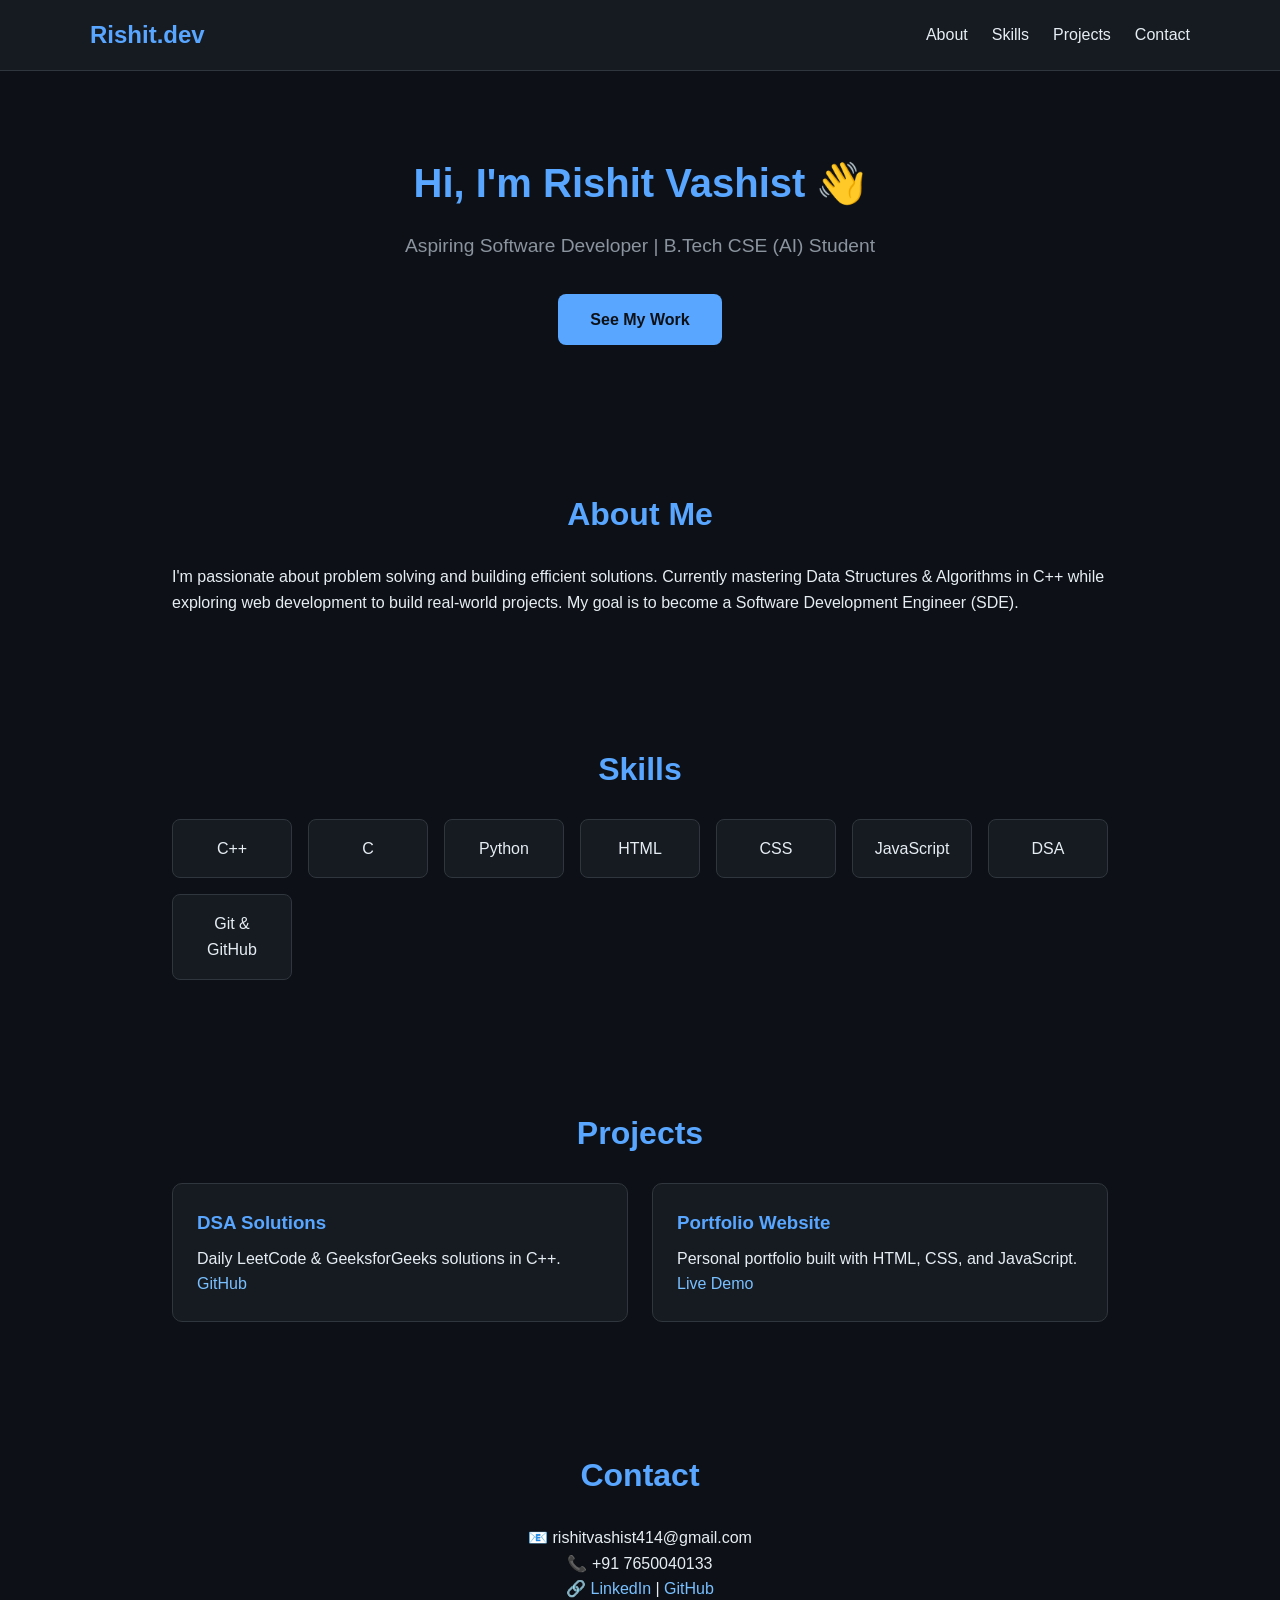
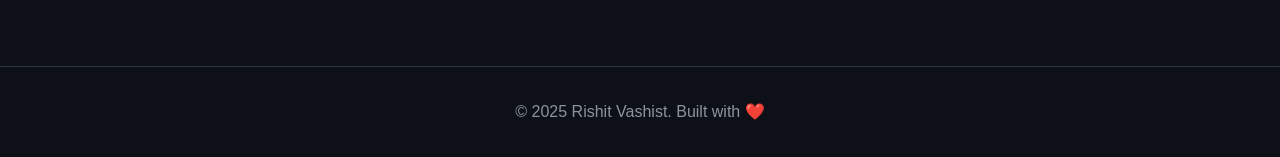
==== index.html @ b5c1fd46 "Initial portfolio commit" ====
<!DOCTYPE html>
<html lang="en">
<head>
  <meta charset="UTF-8">
  <meta name="viewport" content="width=device-width, initial-scale=1.0">
  <title>Rishit Vashist | Portfolio</title>
  <link rel="stylesheet" href="style.css">
</head>
<body>
  <header>
    <nav>
      <h1 class="logo">Rishit.dev</h1>
      <ul>
        <li><a href="#about">About</a></li>
        <li><a href="#skills">Skills</a></li>
        <li><a href="#projects">Projects</a></li>
        <li><a href="#contact">Contact</a></li>
      </ul>
    </nav>
  </header>

  <section class="hero">
    <h2>Hi, I'm <span>Rishit Vashist</span> 👋</h2>
    <p>Aspiring Software Developer | B.Tech CSE (AI) Student</p>
    <a href="#projects" class="btn">See My Work</a>
  </section>

  <section id="about">
    <h2>About Me</h2>
    <p>I'm passionate about problem solving and building efficient solutions. Currently mastering Data Structures & Algorithms in C++ while exploring web development to build real-world projects. My goal is to become a Software Development Engineer (SDE).</p>
  </section>

  <section id="skills">
    <h2>Skills</h2>
    <div class="skills-grid">
      <div class="skill">C++</div>
      <div class="skill">C</div>
      <div class="skill">Python</div>
      <div class="skill">HTML</div>
      <div class="skill">CSS</div>
      <div class="skill">JavaScript</div>
      <div class="skill">DSA</div>
      <div class="skill">Git & GitHub</div>
    </div>
  </section>

  <section id="projects">
    <h2>Projects</h2>
    <div class="projects-grid">
      <div class="project">
        <h3>DSA Solutions</h3>
        <p>Daily LeetCode & GeeksforGeeks solutions in C++.</p>
        <a href="https://github.com/RishitVashista">GitHub</a>
        
      </div>
      <div class="project">
        <h3>Portfolio Website</h3>
        <p>Personal portfolio built with HTML, CSS, and JavaScript.</p>
        <a href="#">Live Demo</a>
      </div>
    </div>
  </section>

  <section id="contact">
    <h2>Contact</h2>
    <p>📧 rishitvashist414@gmail.com</p>
    <p>📞 +91 7650040133</p>
    <p>
      🔗 <a href="https://www.linkedin.com/in/rishit-vashist-704410383">LinkedIn</a> | 
      <a href="https://github.com/RishitVashista">GitHub</a>
    </p>
  </section>

  <footer>
    <p>© 2025 Rishit Vashist. Built with ❤️</p>
  </footer>

  <script src="script.js"></script>
</body>
</html>
---- style.css ----
* { margin: 0; padding: 0; box-sizing: border-box; font-family: 'Segoe UI', sans-serif; }

body { background: #0d1117; color: #e6edf3; line-height: 1.6; }

/* Header */
header { position: sticky; top: 0; background: #161b22; padding: 1rem 2rem; z-index: 100; border-bottom: 1px solid #30363d; }
nav { display: flex; justify-content: space-between; align-items: center; max-width: 1100px; margin: auto; }
.logo { color: #58a6ff; }
nav ul { display: flex; gap: 1.5rem; list-style: none; }
nav a { color: #e6edf3; text-decoration: none; transition: 0.3s; }
nav a:hover { color: #58a6ff; }

/* Hero */
.hero { text-align: center; padding: 5rem 2rem; }
.hero h2 { font-size: 2.5rem; margin-bottom: 1rem; }
.hero h2 span { color: #58a6ff; }
.hero p { font-size: 1.2rem; color: #8b949e; margin-bottom: 2rem; }
.btn { display: inline-block; background: #58a6ff; color: #0d1117; padding: 0.8rem 2rem; border-radius: 8px; text-decoration: none; font-weight: 600; transition: 0.3s; }
.btn:hover { background: #79c0ff; transform: translateY(-2px); }

/* Sections */
section { max-width: 1000px; margin: auto; padding: 4rem 2rem; }
section h2 { font-size: 2rem; margin-bottom: 1.5rem; color: #58a6ff; text-align: center; }

/* Skills */
.skills-grid { display: grid; grid-template-columns: repeat(auto-fit, minmax(120px, 1fr)); gap: 1rem; }
.skill { background: #161b22; border: 1px solid #30363d; padding: 1rem; text-align: center; border-radius: 8px; transition: 0.3s; }
.skill:hover { border-color: #58a6ff; transform: translateY(-3px); }

/* Projects */
.projects-grid { display: grid; grid-template-columns: repeat(auto-fit, minmax(280px, 1fr)); gap: 1.5rem; }
.project { background: #161b22; border: 1px solid #30363d; padding: 1.5rem; border-radius: 10px; transition: 0.3s; }
.project:hover { border-color: #58a6ff; transform: translateY(-5px); }
.project h3 { color: #58a6ff; margin-bottom: 0.5rem; }
.project a { color: #79c0ff; text-decoration: none; margin-right: 1rem; }

/* Contact */
#contact { text-align: center; }
#contact a { color: #79c0ff; text-decoration: none; }

footer { text-align: center; padding: 2rem; color: #8b949e; border-top: 1px solid #30363d; }
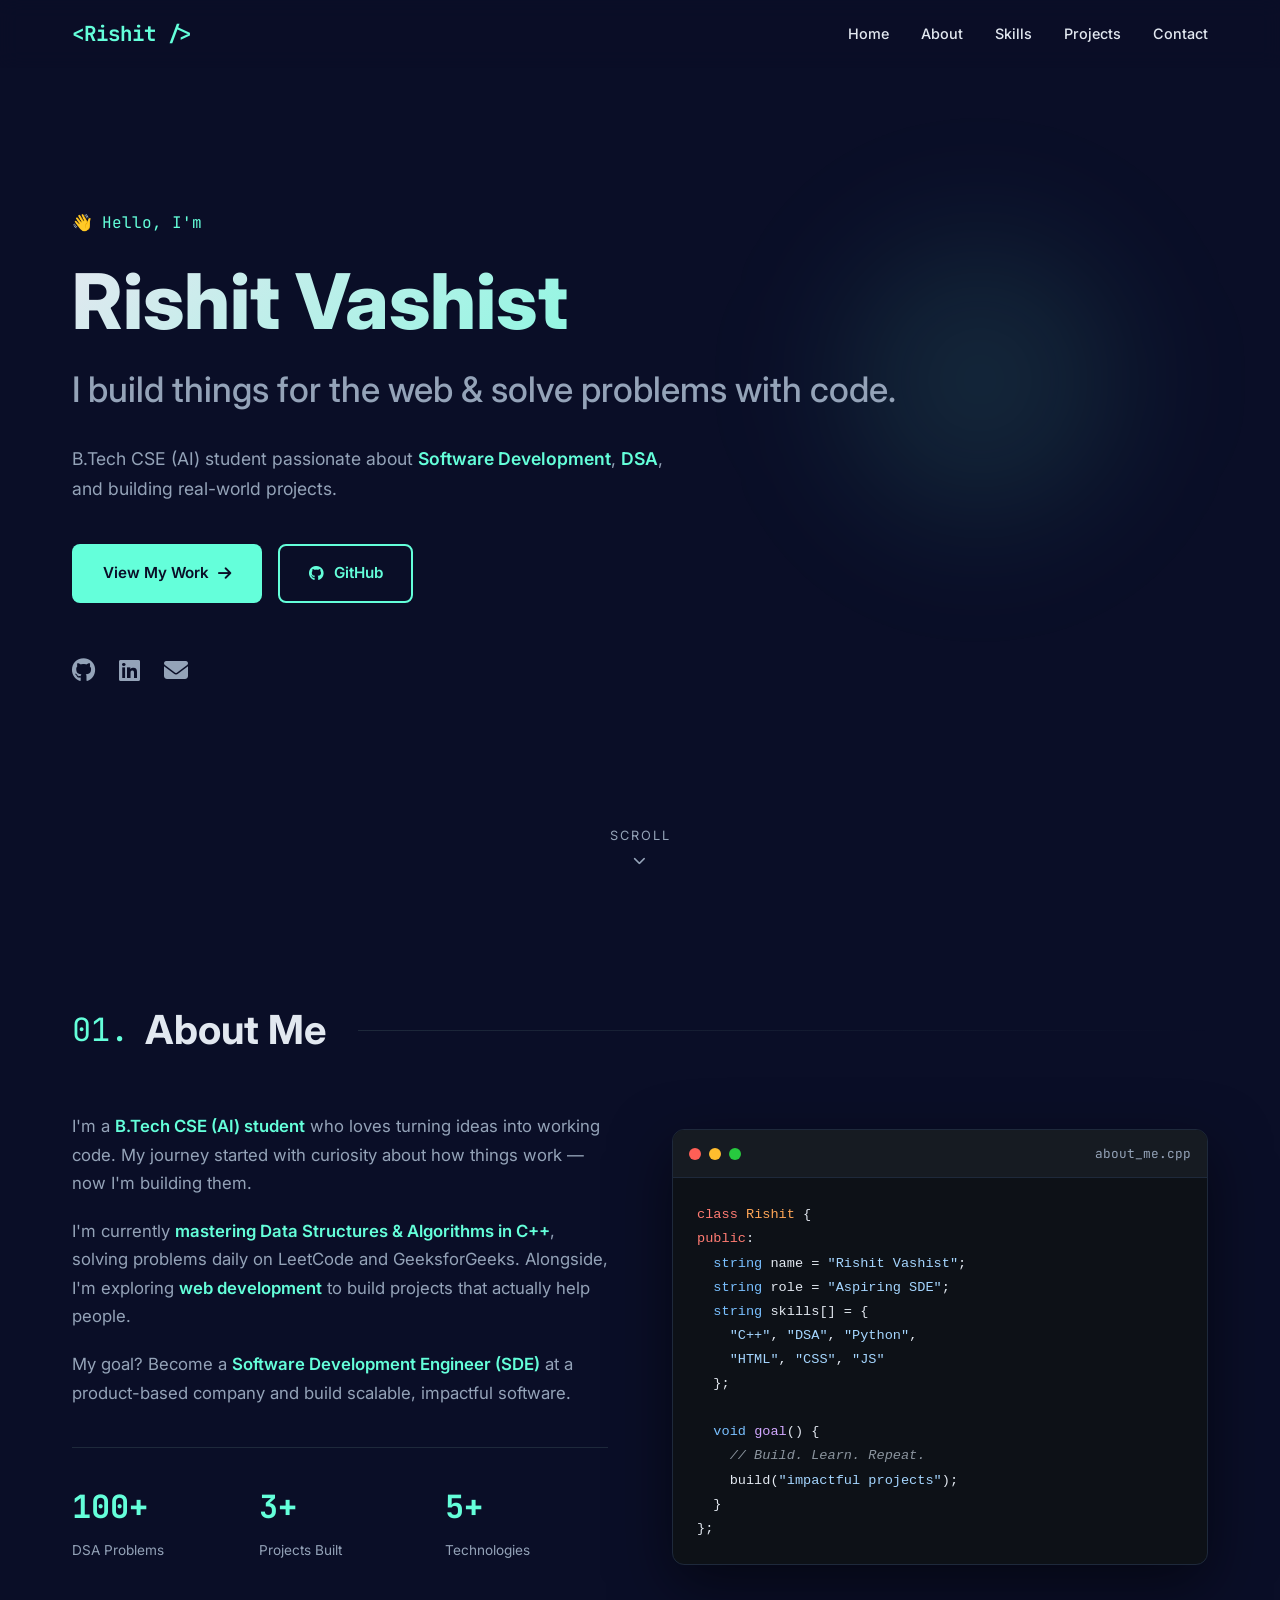
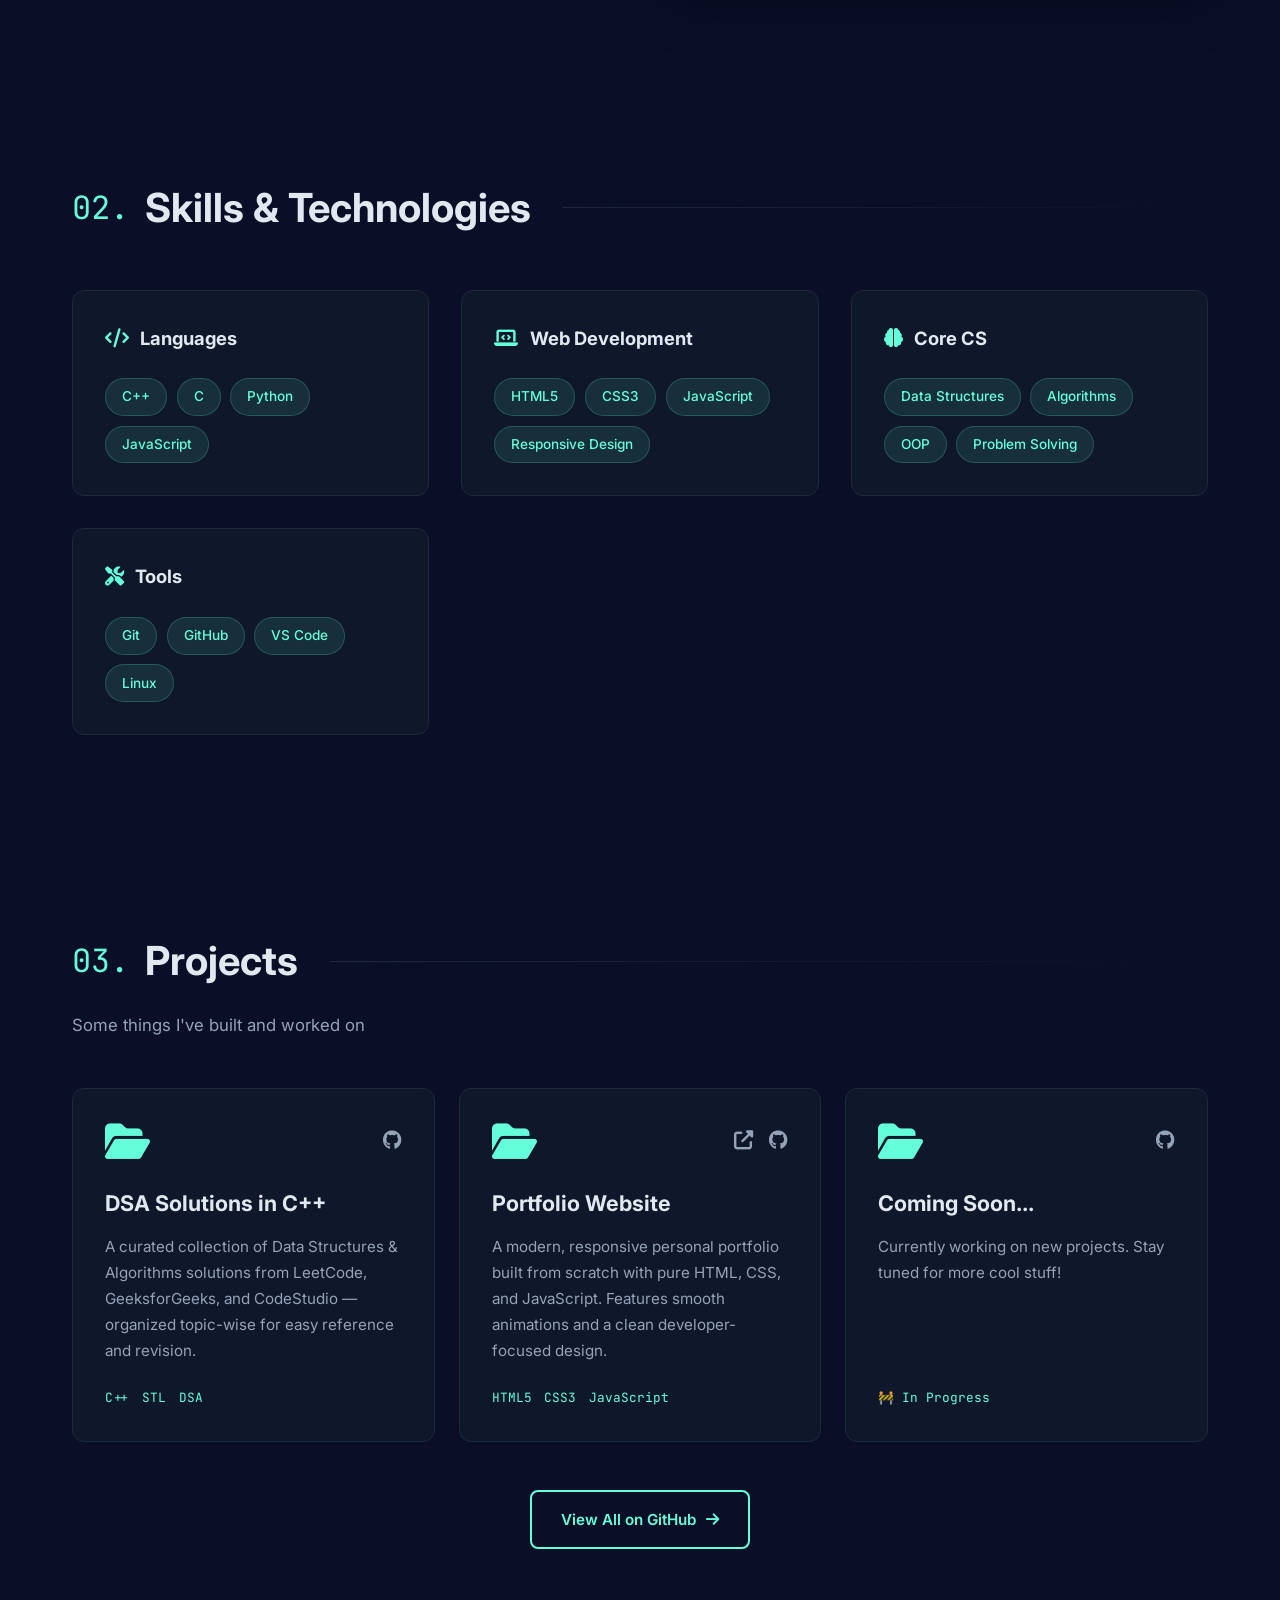
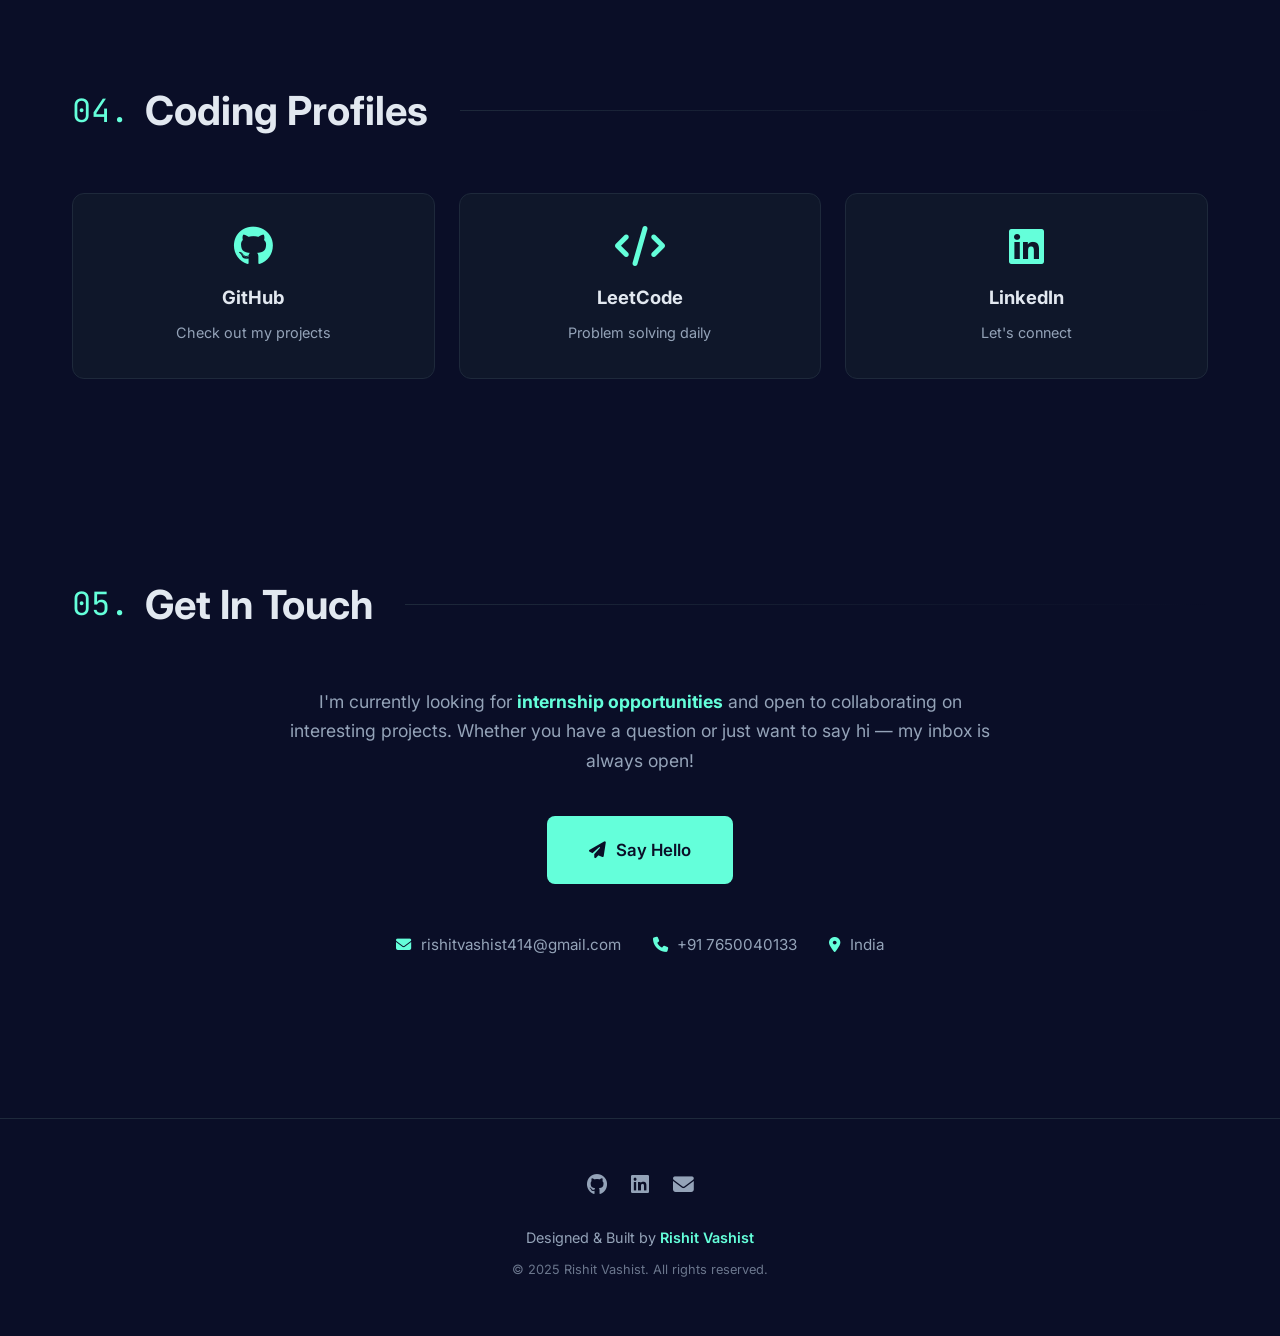
==== commit 20d11f3a: "Update portfolio" ====
--- a/index.html
+++ b/index.html
@@ -1,80 +1,304 @@
  <!DOCTYPE html>
 <html lang="en">
 <head>
-  <meta charset="UTF-8">
-  <meta name="viewport" content="width=device-width, initial-scale=1.0">
-  <title>Rishit Vashist | Portfolio</title>
-  <link rel="stylesheet" href="style.css">
+    <meta charset="UTF-8">
+    <meta name="viewport" content="width=device-width, initial-scale=1.0">
+    <title>Rishit Vashist | Software Developer</title>
+    <link rel="stylesheet" href="style.css">
+    <link href="https://fonts.googleapis.com/css2?family=Inter:wght@300;400;500;600;700;800&family=JetBrains+Mono:wght@400;600&display=swap" rel="stylesheet">
+    <link rel="stylesheet" href="https://cdnjs.cloudflare.com/ajax/libs/font-awesome/6.4.0/css/all.min.css">
 </head>
 <body>
-  <header>
-    <nav>
-      <h1 class="logo">Rishit.dev</h1>
-      <ul>
-        <li><a href="#about">About</a></li>
-        <li><a href="#skills">Skills</a></li>
-        <li><a href="#projects">Projects</a></li>
-        <li><a href="#contact">Contact</a></li>
-      </ul>
+
+    <!-- Navbar -->
+    <nav class="navbar">
+        <div class="nav-container">
+            <a href="#home" class="logo">&lt;Rishit /&gt;</a>
+            <ul class="nav-links">
+                <li><a href="#home">Home</a></li>
+                <li><a href="#about">About</a></li>
+                <li><a href="#skills">Skills</a></li>
+                <li><a href="#projects">Projects</a></li>
+                <li><a href="#contact">Contact</a></li>
+            </ul>
+            <div class="hamburger">
+                <span></span><span></span><span></span>
+            </div>
+        </div>
     </nav>
-  </header>
-
-  <section class="hero">
-    <h2>Hi, I'm <span>Rishit Vashist</span> 👋</h2>
-    <p>Aspiring Software Developer | B.Tech CSE (AI) Student</p>
-    <a href="#projects" class="btn">See My Work</a>
-  </section>
-
-  <section id="about">
-    <h2>About Me</h2>
-    <p>I'm passionate about problem solving and building efficient solutions. Currently mastering Data Structures & Algorithms in C++ while exploring web development to build real-world projects. My goal is to become a Software Development Engineer (SDE).</p>
-  </section>
-
-  <section id="skills">
-    <h2>Skills</h2>
-    <div class="skills-grid">
-      <div class="skill">C++</div>
-      <div class="skill">C</div>
-      <div class="skill">Python</div>
-      <div class="skill">HTML</div>
-      <div class="skill">CSS</div>
-      <div class="skill">JavaScript</div>
-      <div class="skill">DSA</div>
-      <div class="skill">Git & GitHub</div>
-    </div>
-  </section>
-
-  <section id="projects">
-    <h2>Projects</h2>
-    <div class="projects-grid">
-      <div class="project">
-        <h3>DSA Solutions</h3>
-        <p>Daily LeetCode & GeeksforGeeks solutions in C++.</p>
-        <a href="https://github.com/RishitVashista">GitHub</a>
-        
-      </div>
-      <div class="project">
-        <h3>Portfolio Website</h3>
-        <p>Personal portfolio built with HTML, CSS, and JavaScript.</p>
-        <a href="#">Live Demo</a>
-      </div>
-    </div>
-  </section>
-
-  <section id="contact">
-    <h2>Contact</h2>
-    <p>📧 rishitvashist414@gmail.com</p>
-    <p>📞 +91 7650040133</p>
-    <p>
-      🔗 <a href="https://www.linkedin.com/in/rishit-vashist-704410383">LinkedIn</a> | 
-      <a href="https://github.com/RishitVashista">GitHub</a>
-    </p>
-  </section>
-
-  <footer>
-    <p>© 2025 Rishit Vashist. Built with ❤️</p>
-  </footer>
-
-  <script src="script.js"></script>
+
+    <!-- Hero Section -->
+    <section id="home" class="hero">
+        <div class="hero-content">
+            <p class="greeting">👋 Hello, I'm</p>
+            <h1 class="hero-title">Rishit Vashist</h1>
+            <h2 class="hero-subtitle">I build things for the web & solve problems with code.</h2>
+            <p class="hero-desc">
+                B.Tech CSE (AI) student passionate about <span class="highlight">Software Development</span>, 
+                <span class="highlight">DSA</span>, and building real-world projects.
+            </p>
+            <div class="hero-buttons">
+                <a href="#projects" class="btn btn-primary">View My Work <i class="fas fa-arrow-right"></i></a>
+                <a href="https://github.com/RishitVashista" target="_blank" class="btn btn-outline">
+                    <i class="fab fa-github"></i> GitHub
+                </a>
+            </div>
+            <div class="social-links">
+                <a href="https://github.com/RishitVashista" target="_blank" title="GitHub"><i class="fab fa-github"></i></a>
+                <a href="https://www.linkedin.com/in/rishit-vashist-704410383" target="_blank" title="LinkedIn"><i class="fab fa-linkedin"></i></a>
+                <a href="mailto:rishitvashist414@gmail.com" title="Email"><i class="fas fa-envelope"></i></a>
+            </div>
+        </div>
+        <div class="scroll-indicator">
+            <span>Scroll</span>
+            <i class="fas fa-chevron-down"></i>
+        </div>
+    </section>
+
+    <!-- About Section -->
+    <section id="about" class="section">
+        <div class="container">
+            <h2 class="section-title"><span class="num">01.</span> About Me</h2>
+            <div class="about-grid">
+                <div class="about-text">
+                    <p>
+                        I'm a <strong>B.Tech CSE (AI) student</strong> who loves turning ideas into working code. 
+                        My journey started with curiosity about how things work — now I'm building them.
+                    </p>
+                    <p>
+                        I'm currently <strong>mastering Data Structures & Algorithms in C++</strong>, 
+                        solving problems daily on LeetCode and GeeksforGeeks. Alongside, I'm exploring 
+                        <strong>web development</strong> to build projects that actually help people.
+                    </p>
+                    <p>
+                        My goal? Become a <strong>Software Development Engineer (SDE)</strong> at a product-based company 
+                        and build scalable, impactful software.
+                    </p>
+                    <div class="about-stats">
+                        <div class="stat">
+                            <h3>100+</h3>
+                            <p>DSA Problems</p>
+                        </div>
+                        <div class="stat">
+                            <h3>3+</h3>
+                            <p>Projects Built</p>
+                        </div>
+                        <div class="stat">
+                            <h3>5+</h3>
+                            <p>Technologies</p>
+                        </div>
+                    </div>
+                </div>
+                <div class="about-image">
+                    <div class="image-wrapper">
+                        <div class="code-block">
+                            <div class="code-header">
+                                <span class="dot red"></span>
+                                <span class="dot yellow"></span>
+                                <span class="dot green"></span>
+                                <span class="code-title">about_me.cpp</span>
+                            </div>
+                            <pre><code><span class="kw">class</span> <span class="cls">Rishit</span> {
+<span class="kw">public</span>:
+  <span class="type">string</span> name = <span class="str">"Rishit Vashist"</span>;
+  <span class="type">string</span> role = <span class="str">"Aspiring SDE"</span>;
+  <span class="type">string</span> skills[] = {
+    <span class="str">"C++"</span>, <span class="str">"DSA"</span>, <span class="str">"Python"</span>,
+    <span class="str">"HTML"</span>, <span class="str">"CSS"</span>, <span class="str">"JS"</span>
+  };
+  
+  <span class="type">void</span> <span class="fn">goal</span>() {
+    <span class="cmt">// Build. Learn. Repeat.</span>
+    build(<span class="str">"impactful projects"</span>);
+  }
+};</code></pre>
+                        </div>
+                    </div>
+                </div>
+            </div>
+        </div>
+    </section>
+
+    <!-- Skills Section -->
+    <section id="skills" class="section">
+        <div class="container">
+            <h2 class="section-title"><span class="num">02.</span> Skills & Technologies</h2>
+            <div class="skills-container">
+                <div class="skill-category">
+                    <h3><i class="fas fa-code"></i> Languages</h3>
+                    <div class="skill-tags">
+                        <span class="tag">C++</span>
+                        <span class="tag">C</span>
+                        <span class="tag">Python</span>
+                        <span class="tag">JavaScript</span>
+                    </div>
+                </div>
+                <div class="skill-category">
+                    <h3><i class="fas fa-laptop-code"></i> Web Development</h3>
+                    <div class="skill-tags">
+                        <span class="tag">HTML5</span>
+                        <span class="tag">CSS3</span>
+                        <span class="tag">JavaScript</span>
+                        <span class="tag">Responsive Design</span>
+                    </div>
+                </div>
+                <div class="skill-category">
+                    <h3><i class="fas fa-brain"></i> Core CS</h3>
+                    <div class="skill-tags">
+                        <span class="tag">Data Structures</span>
+                        <span class="tag">Algorithms</span>
+                        <span class="tag">OOP</span>
+                        <span class="tag">Problem Solving</span>
+                    </div>
+                </div>
+                <div class="skill-category">
+                    <h3><i class="fas fa-tools"></i> Tools</h3>
+                    <div class="skill-tags">
+                        <span class="tag">Git</span>
+                        <span class="tag">GitHub</span>
+                        <span class="tag">VS Code</span>
+                        <span class="tag">Linux</span>
+                    </div>
+                </div>
+            </div>
+        </div>
+    </section>
+
+    <!-- Projects Section -->
+    <section id="projects" class="section">
+        <div class="container">
+            <h2 class="section-title"><span class="num">03.</span> Projects</h2>
+            <p class="section-subtitle">Some things I've built and worked on</p>
+            
+            <div class="projects-grid">
+                
+                <!-- Project 1 -->
+                <div class="project-card featured">
+                    <div class="project-header">
+                        <i class="fas fa-folder-open folder-icon"></i>
+                        <div class="project-links">
+                            <a href="https://github.com/RishitVashista/DSA-in-CPP" target="_blank" title="GitHub"><i class="fab fa-github"></i></a>
+                        </div>
+                    </div>
+                    <h3 class="project-title">DSA Solutions in C++</h3>
+                    <p class="project-desc">
+                        A curated collection of Data Structures & Algorithms solutions from LeetCode, 
+                        GeeksforGeeks, and CodeStudio — organized topic-wise for easy reference and revision.
+                    </p>
+                    <div class="project-tech">
+                        <span>C++</span>
+                        <span>STL</span>
+                        <span>DSA</span>
+                    </div>
+                </div>
+
+                <!-- Project 2 -->
+                <div class="project-card featured">
+                    <div class="project-header">
+                        <i class="fas fa-folder-open folder-icon"></i>
+                        <div class="project-links">
+                            <a href="https://RishitVashista.github.io/portfolio" target="_blank" title="Live Demo"><i class="fas fa-external-link-alt"></i></a>
+                            <a href="https://github.com/RishitVashista/portfolio" target="_blank" title="GitHub"><i class="fab fa-github"></i></a>
+                        </div>
+                    </div>
+                    <h3 class="project-title">Portfolio Website</h3>
+                    <p class="project-desc">
+                        A modern, responsive personal portfolio built from scratch with pure HTML, CSS, 
+                        and JavaScript. Features smooth animations and a clean developer-focused design.
+                    </p>
+                    <div class="project-tech">
+                        <span>HTML5</span>
+                        <span>CSS3</span>
+                        <span>JavaScript</span>
+                    </div>
+                </div>
+
+                <!-- Project 3 -->
+                <div class="project-card">
+                    <div class="project-header">
+                        <i class="fas fa-folder-open folder-icon"></i>
+                        <div class="project-links">
+                            <a href="https://github.com/RishitVashista" target="_blank" title="GitHub"><i class="fab fa-github"></i></a>
+                        </div>
+                    </div>
+                    <h3 class="project-title">Coming Soon...</h3>
+                    <p class="project-desc">
+                        Currently working on new projects. Stay tuned for more cool stuff!
+                    </p>
+                    <div class="project-tech">
+                        <span>🚧 In Progress</span>
+                    </div>
+                </div>
+
+            </div>
+
+            <div class="view-more">
+                <a href="https://github.com/RishitVashista?tab=repositories" target="_blank" class="btn btn-outline">
+                    View All on GitHub <i class="fas fa-arrow-right"></i>
+                </a>
+            </div>
+        </div>
+    </section>
+
+    <!-- Coding Profiles Section -->
+    <section class="section coding-section">
+        <div class="container">
+            <h2 class="section-title"><span class="num">04.</span> Coding Profiles</h2>
+            <div class="profiles-grid">
+                <a href="https://github.com/RishitVashista" target="_blank" class="profile-card">
+                    <i class="fab fa-github"></i>
+                    <h3>GitHub</h3>
+                    <p>Check out my projects</p>
+                </a>
+                <a href="https://leetcode.com/" target="_blank" class="profile-card">
+                    <i class="fas fa-code"></i>
+                    <h3>LeetCode</h3>
+                    <p>Problem solving daily</p>
+                </a>
+                <a href="https://www.linkedin.com/in/rishit-vashist-704410383" target="_blank" class="profile-card">
+                    <i class="fab fa-linkedin"></i>
+                    <h3>LinkedIn</h3>
+                    <p>Let's connect</p>
+                </a>
+            </div>
+        </div>
+    </section>
+
+    <!-- Contact Section -->
+    <section id="contact" class="section">
+        <div class="container">
+            <h2 class="section-title"><span class="num">05.</span> Get In Touch</h2>
+            <div class="contact-content">
+                <p class="contact-text">
+                    I'm currently looking for <strong>internship opportunities</strong> and open to 
+                    collaborating on interesting projects. Whether you have a question or just want 
+                    to say hi — my inbox is always open!
+                </p>
+                <a href="mailto:rishitvashist414@gmail.com" class="btn btn-primary big-btn">
+                    <i class="fas fa-paper-plane"></i> Say Hello
+                </a>
+                <div class="contact-info">
+                    <p><i class="fas fa-envelope"></i> rishitvashist414@gmail.com</p>
+                    <p><i class="fas fa-phone"></i> +91 7650040133</p>
+                    <p><i class="fas fa-map-marker-alt"></i> India</p>
+                </div>
+            </div>
+        </div>
+    </section>
+
+    <!-- Footer -->
+    <footer class="footer">
+        <div class="footer-content">
+            <div class="footer-social">
+                <a href="https://github.com/RishitVashista" target="_blank"><i class="fab fa-github"></i></a>
+                <a href="https://www.linkedin.com/in/rishit-vashist-704410383" target="_blank"><i class="fab fa-linkedin"></i></a>
+                <a href="mailto:rishitvashist414@gmail.com"><i class="fas fa-envelope"></i></a>
+            </div>
+            <p>Designed & Built by <span class="highlight">Rishit Vashist</span></p>
+            <p class="copyright">© 2025 Rishit Vashist. All rights reserved.</p>
+        </div>
+    </footer>
+
+    <script src="script.js"></script>
 </body>
 </html>
--- a/style.css
+++ b/style.css
@@ -1,41 +1,727 @@
-* { margin: 0; padding: 0; box-sizing: border-box; font-family: 'Segoe UI', sans-serif; }
-
-body { background: #0d1117; color: #e6edf3; line-height: 1.6; }
-
-/* Header */
-header { position: sticky; top: 0; background: #161b22; padding: 1rem 2rem; z-index: 100; border-bottom: 1px solid #30363d; }
-nav { display: flex; justify-content: space-between; align-items: center; max-width: 1100px; margin: auto; }
-.logo { color: #58a6ff; }
-nav ul { display: flex; gap: 1.5rem; list-style: none; }
-nav a { color: #e6edf3; text-decoration: none; transition: 0.3s; }
-nav a:hover { color: #58a6ff; }
-
-/* Hero */
-.hero { text-align: center; padding: 5rem 2rem; }
-.hero h2 { font-size: 2.5rem; margin-bottom: 1rem; }
-.hero h2 span { color: #58a6ff; }
-.hero p { font-size: 1.2rem; color: #8b949e; margin-bottom: 2rem; }
-.btn { display: inline-block; background: #58a6ff; color: #0d1117; padding: 0.8rem 2rem; border-radius: 8px; text-decoration: none; font-weight: 600; transition: 0.3s; }
-.btn:hover { background: #79c0ff; transform: translateY(-2px); }
-
-/* Sections */
-section { max-width: 1000px; margin: auto; padding: 4rem 2rem; }
-section h2 { font-size: 2rem; margin-bottom: 1.5rem; color: #58a6ff; text-align: center; }
-
-/* Skills */
-.skills-grid { display: grid; grid-template-columns: repeat(auto-fit, minmax(120px, 1fr)); gap: 1rem; }
-.skill { background: #161b22; border: 1px solid #30363d; padding: 1rem; text-align: center; border-radius: 8px; transition: 0.3s; }
-.skill:hover { border-color: #58a6ff; transform: translateY(-3px); }
-
-/* Projects */
-.projects-grid { display: grid; grid-template-columns: repeat(auto-fit, minmax(280px, 1fr)); gap: 1.5rem; }
-.project { background: #161b22; border: 1px solid #30363d; padding: 1.5rem; border-radius: 10px; transition: 0.3s; }
-.project:hover { border-color: #58a6ff; transform: translateY(-5px); }
-.project h3 { color: #58a6ff; margin-bottom: 0.5rem; }
-.project a { color: #79c0ff; text-decoration: none; margin-right: 1rem; }
-
-/* Contact */
-#contact { text-align: center; }
-#contact a { color: #79c0ff; text-decoration: none; }
-
-footer { text-align: center; padding: 2rem; color: #8b949e; border-top: 1px solid #30363d; }+ /* ===== RESET & BASE ===== */
+* {
+    margin: 0;
+    padding: 0;
+    box-sizing: border-box;
+}
+
+:root {
+    --bg-primary: #0a0e27;
+    --bg-secondary: #0f172a;
+    --bg-card: #1e293b;
+    --text-primary: #e2e8f0;
+    --text-secondary: #94a3b8;
+    --accent: #64ffda;
+    --accent-dark: #4dd0b8;
+    --border: #1e293b;
+    --code-bg: #0d1117;
+}
+
+html { scroll-behavior: smooth; }
+
+body {
+    font-family: 'Inter', -apple-system, sans-serif;
+    background: var(--bg-primary);
+    color: var(--text-primary);
+    line-height: 1.7;
+    overflow-x: hidden;
+}
+
+::selection {
+    background: var(--accent);
+    color: var(--bg-primary);
+}
+
+/* ===== SCROLLBAR ===== */
+::-webkit-scrollbar { width: 10px; }
+::-webkit-scrollbar-track { background: var(--bg-primary); }
+::-webkit-scrollbar-thumb { background: var(--bg-card); border-radius: 5px; }
+::-webkit-scrollbar-thumb:hover { background: var(--accent); }
+
+/* ===== NAVBAR ===== */
+.navbar {
+    position: fixed;
+    top: 0;
+    width: 100%;
+    background: rgba(10, 14, 39, 0.9);
+    backdrop-filter: blur(10px);
+    z-index: 1000;
+    padding: 1rem 0;
+    border-bottom: 1px solid transparent;
+    transition: all 0.3s ease;
+}
+
+.navbar.scrolled {
+    border-bottom-color: var(--border);
+    box-shadow: 0 10px 30px rgba(0, 0, 0, 0.3);
+}
+
+.nav-container {
+    max-width: 1200px;
+    margin: 0 auto;
+    padding: 0 2rem;
+    display: flex;
+    justify-content: space-between;
+    align-items: center;
+}
+
+.logo {
+    font-family: 'JetBrains Mono', monospace;
+    font-size: 1.3rem;
+    font-weight: 700;
+    color: var(--accent);
+    text-decoration: none;
+    transition: 0.3s;
+}
+
+.logo:hover { text-shadow: 0 0 20px var(--accent); }
+
+.nav-links {
+    display: flex;
+    gap: 2rem;
+    list-style: none;
+}
+
+.nav-links a {
+    color: var(--text-primary);
+    text-decoration: none;
+    font-size: 0.9rem;
+    font-weight: 500;
+    position: relative;
+    transition: 0.3s;
+}
+
+.nav-links a::after {
+    content: '';
+    position: absolute;
+    bottom: -5px;
+    left: 0;
+    width: 0;
+    height: 2px;
+    background: var(--accent);
+    transition: width 0.3s;
+}
+
+.nav-links a:hover { color: var(--accent); }
+.nav-links a:hover::after { width: 100%; }
+
+.hamburger {
+    display: none;
+    flex-direction: column;
+    gap: 5px;
+    cursor: pointer;
+}
+
+.hamburger span {
+    width: 25px;
+    height: 2px;
+    background: var(--accent);
+    transition: 0.3s;
+}
+
+/* ===== HERO ===== */
+.hero {
+    min-height: 100vh;
+    display: flex;
+    flex-direction: column;
+    justify-content: center;
+    align-items: flex-start;
+    padding: 0 2rem;
+    max-width: 1200px;
+    margin: 0 auto;
+    position: relative;
+}
+
+.hero::before {
+    content: '';
+    position: absolute;
+    top: 20%;
+    right: 5%;
+    width: 400px;
+    height: 400px;
+    background: radial-gradient(circle, rgba(100, 255, 218, 0.15), transparent 70%);
+    border-radius: 50%;
+    filter: blur(60px);
+    z-index: -1;
+    animation: float 8s ease-in-out infinite;
+}
+
+@keyframes float {
+    0%, 100% { transform: translateY(0) scale(1); }
+    50% { transform: translateY(-30px) scale(1.05); }
+}
+
+.greeting {
+    color: var(--accent);
+    font-family: 'JetBrains Mono', monospace;
+    font-size: 1rem;
+    margin-bottom: 1.5rem;
+    animation: fadeUp 0.6s ease-out;
+}
+
+.hero-title {
+    font-size: clamp(2.5rem, 6vw, 5rem);
+    font-weight: 800;
+    line-height: 1.1;
+    margin-bottom: 1rem;
+    background: linear-gradient(135deg, #e2e8f0 0%, #64ffda 100%);
+    -webkit-background-clip: text;
+    -webkit-text-fill-color: transparent;
+    background-clip: text;
+    animation: fadeUp 0.6s ease-out 0.1s both;
+}
+
+.hero-subtitle {
+    font-size: clamp(1.3rem, 3vw, 2.2rem);
+    color: var(--text-secondary);
+    font-weight: 500;
+    margin-bottom: 1.5rem;
+    animation: fadeUp 0.6s ease-out 0.2s both;
+}
+
+.hero-desc {
+    max-width: 600px;
+    color: var(--text-secondary);
+    font-size: 1.1rem;
+    margin-bottom: 2.5rem;
+    animation: fadeUp 0.6s ease-out 0.3s both;
+}
+
+.highlight { color: var(--accent); font-weight: 600; }
+
+.hero-buttons {
+    display: flex;
+    gap: 1rem;
+    flex-wrap: wrap;
+    margin-bottom: 3rem;
+    animation: fadeUp 0.6s ease-out 0.4s both;
+}
+
+.btn {
+    display: inline-flex;
+    align-items: center;
+    gap: 0.6rem;
+    padding: 0.9rem 1.8rem;
+    border-radius: 8px;
+    font-weight: 600;
+    font-size: 0.95rem;
+    text-decoration: none;
+    transition: all 0.3s ease;
+    cursor: pointer;
+    border: 2px solid transparent;
+    font-family: inherit;
+}
+
+.btn-primary {
+    background: var(--accent);
+    color: var(--bg-primary);
+}
+
+.btn-primary:hover {
+    background: transparent;
+    color: var(--accent);
+    border-color: var(--accent);
+    transform: translateY(-3px);
+    box-shadow: 0 10px 30px rgba(100, 255, 218, 0.3);
+}
+
+.btn-outline {
+    background: transparent;
+    color: var(--accent);
+    border: 2px solid var(--accent);
+}
+
+.btn-outline:hover {
+    background: var(--accent);
+    color: var(--bg-primary);
+    transform: translateY(-3px);
+    box-shadow: 0 10px 30px rgba(100, 255, 218, 0.3);
+}
+
+.big-btn { padding: 1.1rem 2.5rem; font-size: 1.05rem; }
+
+.social-links {
+    display: flex;
+    gap: 1.5rem;
+    animation: fadeUp 0.6s ease-out 0.5s both;
+}
+
+.social-links a {
+    color: var(--text-secondary);
+    font-size: 1.5rem;
+    transition: all 0.3s;
+}
+
+.social-links a:hover {
+    color: var(--accent);
+    transform: translateY(-5px);
+}
+
+.scroll-indicator {
+    position: absolute;
+    bottom: 2rem;
+    left: 50%;
+    transform: translateX(-50%);
+    display: flex;
+    flex-direction: column;
+    align-items: center;
+    gap: 0.5rem;
+    color: var(--text-secondary);
+    font-size: 0.8rem;
+    letter-spacing: 2px;
+    text-transform: uppercase;
+    animation: bounce 2s infinite;
+}
+
+@keyframes bounce {
+    0%, 100% { transform: translateX(-50%) translateY(0); }
+    50% { transform: translateX(-50%) translateY(10px); }
+}
+
+@keyframes fadeUp {
+    from { opacity: 0; transform: translateY(30px); }
+    to { opacity: 1; transform: translateY(0); }
+}
+
+/* ===== SECTIONS ===== */
+.section {
+    padding: 6rem 2rem;
+    max-width: 1200px;
+    margin: 0 auto;
+}
+
+.section-title {
+    font-size: clamp(1.8rem, 4vw, 2.5rem);
+    font-weight: 700;
+    margin-bottom: 3rem;
+    display: flex;
+    align-items: center;
+    gap: 1rem;
+}
+
+.section-title .num {
+    color: var(--accent);
+    font-family: 'JetBrains Mono', monospace;
+    font-size: 0.8em;
+    font-weight: 400;
+}
+
+.section-title::after {
+    content: '';
+    flex: 1;
+    height: 1px;
+    background: linear-gradient(to right, var(--border), transparent);
+    margin-left: 1rem;
+}
+
+.section-subtitle {
+    color: var(--text-secondary);
+    margin-bottom: 3rem;
+    margin-top: -2rem;
+    font-size: 1.05rem;
+}
+
+/* ===== ABOUT ===== */
+.about-grid {
+    display: grid;
+    grid-template-columns: 1fr 1fr;
+    gap: 4rem;
+    align-items: center;
+}
+
+.about-text p {
+    color: var(--text-secondary);
+    margin-bottom: 1.2rem;
+    font-size: 1.05rem;
+}
+
+.about-text strong { color: var(--accent); font-weight: 600; }
+
+.about-stats {
+    display: grid;
+    grid-template-columns: repeat(3, 1fr);
+    gap: 1.5rem;
+    margin-top: 2.5rem;
+    padding-top: 2rem;
+    border-top: 1px solid var(--border);
+}
+
+.stat h3 {
+    font-size: 2rem;
+    color: var(--accent);
+    font-weight: 700;
+    font-family: 'JetBrains Mono', monospace;
+}
+
+.stat p {
+    font-size: 0.85rem;
+    color: var(--text-secondary);
+    margin-top: 0.3rem;
+}
+
+/* Code Block */
+.image-wrapper {
+    perspective: 1000px;
+}
+
+.code-block {
+    background: var(--code-bg);
+    border-radius: 12px;
+    overflow: hidden;
+    box-shadow: 0 20px 60px rgba(0, 0, 0, 0.5);
+    border: 1px solid var(--border);
+    transition: transform 0.4s ease;
+}
+
+.code-block:hover {
+    transform: rotateY(-3deg) rotateX(3deg);
+}
+
+.code-header {
+    background: #161b22;
+    padding: 0.8rem 1rem;
+    display: flex;
+    align-items: center;
+    gap: 0.5rem;
+    border-bottom: 1px solid var(--border);
+}
+
+.dot {
+    width: 12px;
+    height: 12px;
+    border-radius: 50%;
+}
+
+.dot.red { background: #ff5f56; }
+.dot.yellow { background: #ffbd2e; }
+.dot.green { background: #27c93f; }
+
+.code-title {
+    margin-left: auto;
+    font-family: 'JetBrains Mono', monospace;
+    font-size: 0.8rem;
+    color: var(--text-secondary);
+}
+
+.code-block pre {
+    padding: 1.5rem;
+    overflow-x: auto;
+    font-family: 'JetBrains Mono', monospace;
+    font-size: 0.85rem;
+    line-height: 1.7;
+}
+
+.kw { color: #ff7b72; }
+.cls { color: #ffa657; }
+.type { color: #79c0ff; }
+.str { color: #a5d6ff; }
+.fn { color: #d2a8ff; }
+.cmt { color: #8b949e; font-style: italic; }
+
+/* ===== SKILLS ===== */
+.skills-container {
+    display: grid;
+    grid-template-columns: repeat(auto-fit, minmax(280px, 1fr));
+    gap: 2rem;
+}
+
+.skill-category {
+    background: var(--bg-secondary);
+    padding: 2rem;
+    border-radius: 12px;
+    border: 1px solid var(--border);
+    transition: all 0.3s ease;
+}
+
+.skill-category:hover {
+    transform: translateY(-5px);
+    border-color: var(--accent);
+    box-shadow: 0 20px 40px rgba(100, 255, 218, 0.1);
+}
+
+.skill-category h3 {
+    font-size: 1.15rem;
+    margin-bottom: 1.5rem;
+    display: flex;
+    align-items: center;
+    gap: 0.7rem;
+    color: var(--text-primary);
+}
+
+.skill-category h3 i {
+    color: var(--accent);
+    font-size: 1.2rem;
+}
+
+.skill-tags {
+    display: flex;
+    flex-wrap: wrap;
+    gap: 0.6rem;
+}
+
+.tag {
+    background: rgba(100, 255, 218, 0.1);
+    color: var(--accent);
+    padding: 0.4rem 1rem;
+    border-radius: 20px;
+    font-size: 0.85rem;
+    font-weight: 500;
+    border: 1px solid rgba(100, 255, 218, 0.2);
+    transition: 0.3s;
+}
+
+.tag:hover {
+    background: var(--accent);
+    color: var(--bg-primary);
+    transform: translateY(-2px);
+}
+
+/* ===== PROJECTS ===== */
+.projects-grid {
+    display: grid;
+    grid-template-columns: repeat(auto-fit, minmax(320px, 1fr));
+    gap: 1.5rem;
+}
+
+.project-card {
+    background: var(--bg-secondary);
+    padding: 2rem;
+    border-radius: 12px;
+    border: 1px solid var(--border);
+    transition: all 0.4s ease;
+    display: flex;
+    flex-direction: column;
+    position: relative;
+    overflow: hidden;
+}
+
+.project-card::before {
+    content: '';
+    position: absolute;
+    top: 0;
+    left: 0;
+    width: 100%;
+    height: 3px;
+    background: linear-gradient(90deg, var(--accent), transparent);
+    transform: scaleX(0);
+    transform-origin: left;
+    transition: transform 0.4s ease;
+}
+
+.project-card:hover::before { transform: scaleX(1); }
+
+.project-card:hover {
+    transform: translateY(-8px);
+    border-color: var(--accent);
+    box-shadow: 0 25px 50px rgba(0, 0, 0, 0.4);
+}
+
+.project-header {
+    display: flex;
+    justify-content: space-between;
+    align-items: center;
+    margin-bottom: 1.5rem;
+}
+
+.folder-icon {
+    font-size: 2.5rem;
+    color: var(--accent);
+}
+
+.project-links {
+    display: flex;
+    gap: 1rem;
+}
+
+.project-links a {
+    color: var(--text-secondary);
+    font-size: 1.2rem;
+    transition: 0.3s;
+}
+
+.project-links a:hover {
+    color: var(--accent);
+    transform: translateY(-3px);
+}
+
+.project-title {
+    font-size: 1.35rem;
+    margin-bottom: 0.8rem;
+    color: var(--text-primary);
+}
+
+.project-desc {
+    color: var(--text-secondary);
+    font-size: 0.95rem;
+    flex-grow: 1;
+    margin-bottom: 1.5rem;
+}
+
+.project-tech {
+    display: flex;
+    flex-wrap: wrap;
+    gap: 0.8rem;
+    font-family: 'JetBrains Mono', monospace;
+    font-size: 0.8rem;
+    color: var(--accent);
+}
+
+.view-more {
+    text-align: center;
+    margin-top: 3rem;
+}
+
+/* ===== CODING PROFILES ===== */
+.coding-section { padding-top: 2rem; }
+
+.profiles-grid {
+    display: grid;
+    grid-template-columns: repeat(auto-fit, minmax(200px, 1fr));
+    gap: 1.5rem;
+}
+
+.profile-card {
+    background: var(--bg-secondary);
+    padding: 2rem;
+    border-radius: 12px;
+    border: 1px solid var(--border);
+    text-align: center;
+    text-decoration: none;
+    color: var(--text-primary);
+    transition: all 0.3s ease;
+}
+
+.profile-card:hover {
+    transform: translateY(-8px);
+    border-color: var(--accent);
+    box-shadow: 0 20px 40px rgba(100, 255, 218, 0.15);
+}
+
+.profile-card i {
+    font-size: 2.5rem;
+    color: var(--accent);
+    margin-bottom: 1rem;
+    display: block;
+}
+
+.profile-card h3 {
+    margin-bottom: 0.5rem;
+    font-size: 1.15rem;
+}
+
+.profile-card p {
+    color: var(--text-secondary);
+    font-size: 0.9rem;
+}
+
+/* ===== CONTACT ===== */
+.contact-content {
+    text-align: center;
+    max-width: 700px;
+    margin: 0 auto;
+}
+
+.contact-text {
+    color: var(--text-secondary);
+    font-size: 1.1rem;
+    margin-bottom: 2.5rem;
+}
+
+.contact-text strong { color: var(--accent); }
+
+.contact-info {
+    margin-top: 3rem;
+    display: flex;
+    justify-content: center;
+    gap: 2rem;
+    flex-wrap: wrap;
+    color: var(--text-secondary);
+    font-size: 0.95rem;
+}
+
+.contact-info p {
+    display: flex;
+    align-items: center;
+    gap: 0.6rem;
+}
+
+.contact-info i { color: var(--accent); }
+
+/* ===== FOOTER ===== */
+.footer {
+    padding: 3rem 2rem;
+    text-align: center;
+    border-top: 1px solid var(--border);
+    margin-top: 4rem;
+}
+
+.footer-social {
+    display: flex;
+    justify-content: center;
+    gap: 1.5rem;
+    margin-bottom: 1.5rem;
+}
+
+.footer-social a {
+    color: var(--text-secondary);
+    font-size: 1.3rem;
+    transition: 0.3s;
+}
+
+.footer-social a:hover {
+    color: var(--accent);
+    transform: translateY(-3px);
+}
+
+.footer p {
+    color: var(--text-secondary);
+    font-size: 0.9rem;
+    margin-bottom: 0.5rem;
+}
+
+.footer .copyright {
+    font-size: 0.8rem;
+    opacity: 0.7;
+}
+
+/* ===== RESPONSIVE ===== */
+@media (max-width: 900px) {
+    .about-grid { grid-template-columns: 1fr; gap: 2rem; }
+    .code-block pre { font-size: 0.75rem; }
+}
+
+@media (max-width: 768px) {
+    .nav-links {
+        position: fixed;
+        top: 0;
+        right: -100%;
+        height: 100vh;
+        width: 70%;
+        background: var(--bg-secondary);
+        flex-direction: column;
+        justify-content: center;
+        align-items: center;
+        transition: right 0.4s ease;
+        box-shadow: -10px 0 30px rgba(0, 0, 0, 0.5);
+    }
+    
+    .nav-links.active { right: 0; }
+    
+    .hamburger { display: flex; z-index: 1001; }
+    
+    .hamburger.active span:nth-child(1) { transform: rotate(45deg) translate(5px, 5px); }
+    .hamburger.active span:nth-child(2) { opacity: 0; }
+    .hamburger.active span:nth-child(3) { transform: rotate(-45deg) translate(7px, -6px); }
+    
+    .hero { padding: 0 1.5rem; }
+    .section { padding: 4rem 1.5rem; }
+    
+    .about-stats { grid-template-columns: 1fr; gap: 1rem; }
+    .contact-info { flex-direction: column; gap: 1rem; }
+}
+
+@media (max-width: 480px) {
+    .hero-buttons { flex-direction: column; width: 100%; }
+    .btn { justify-content: center; width: 100%; }
+    .projects-grid { grid-template-columns: 1fr; }
+}
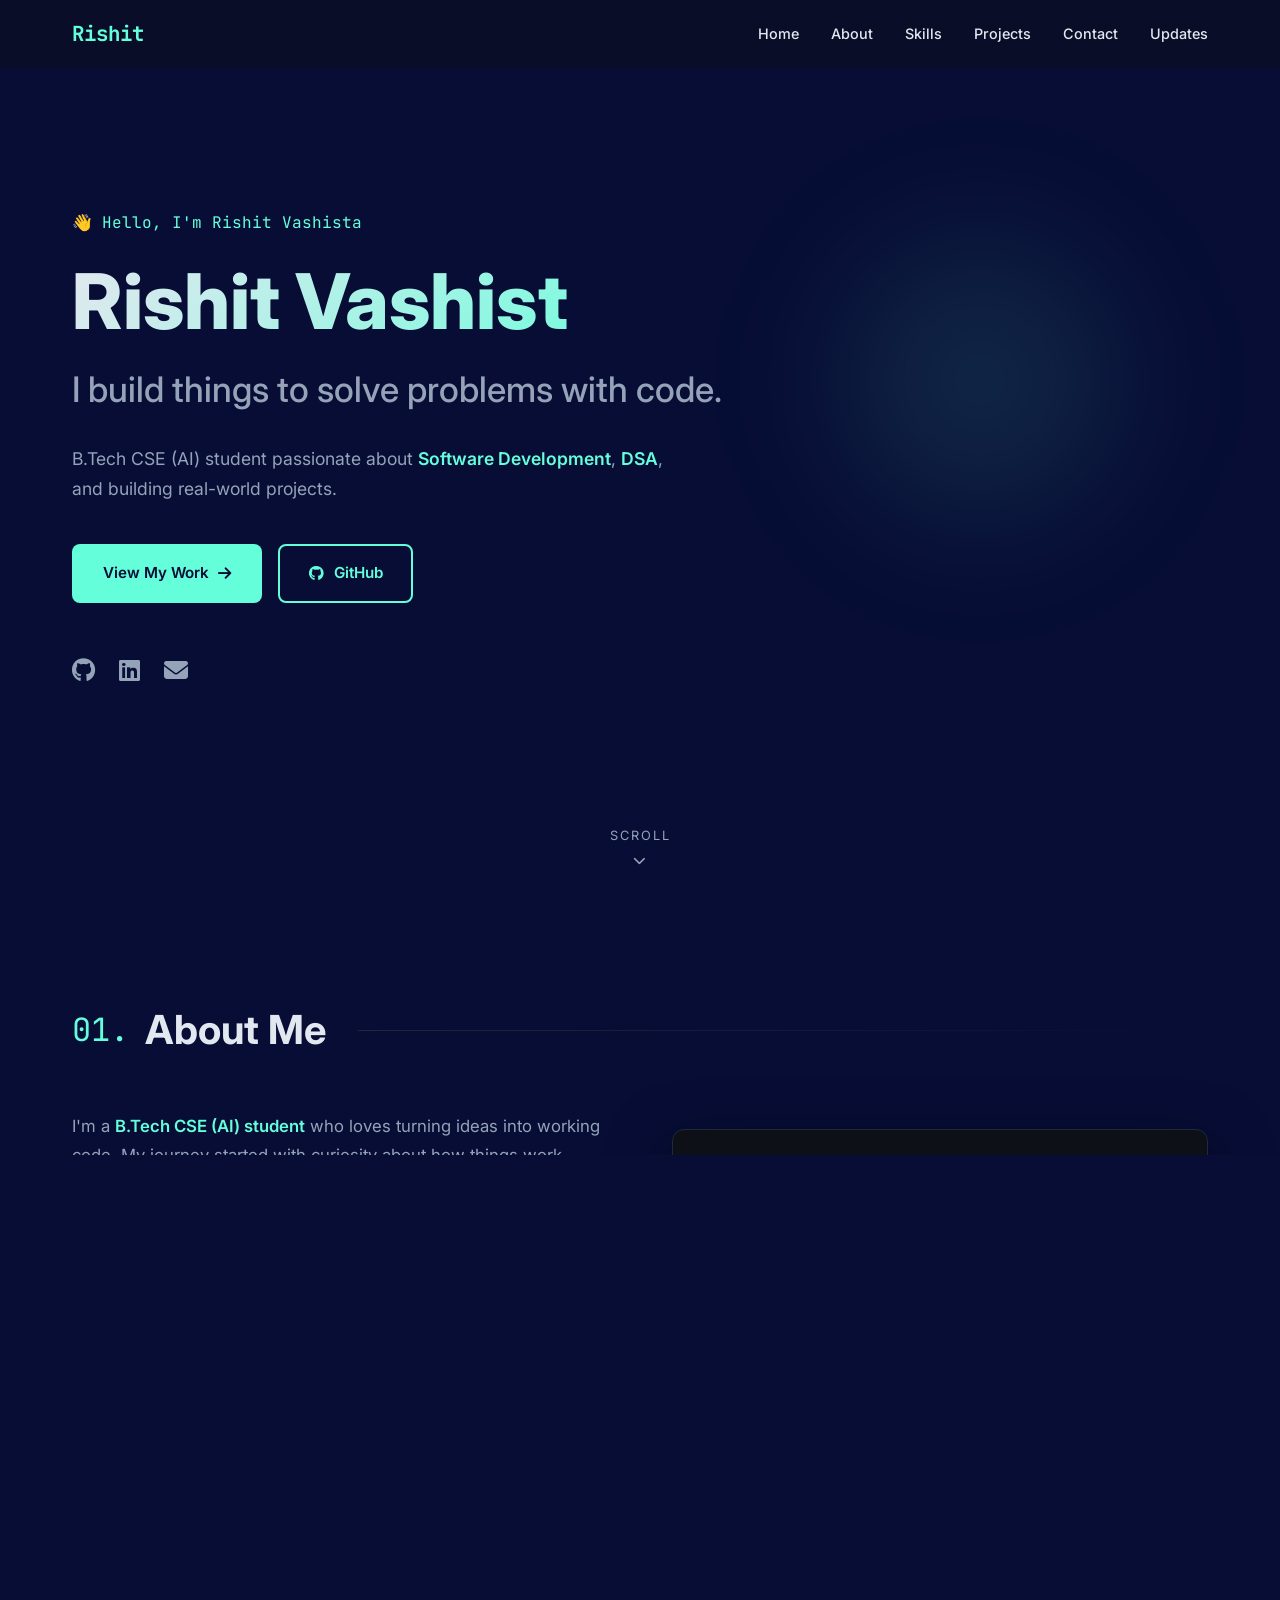
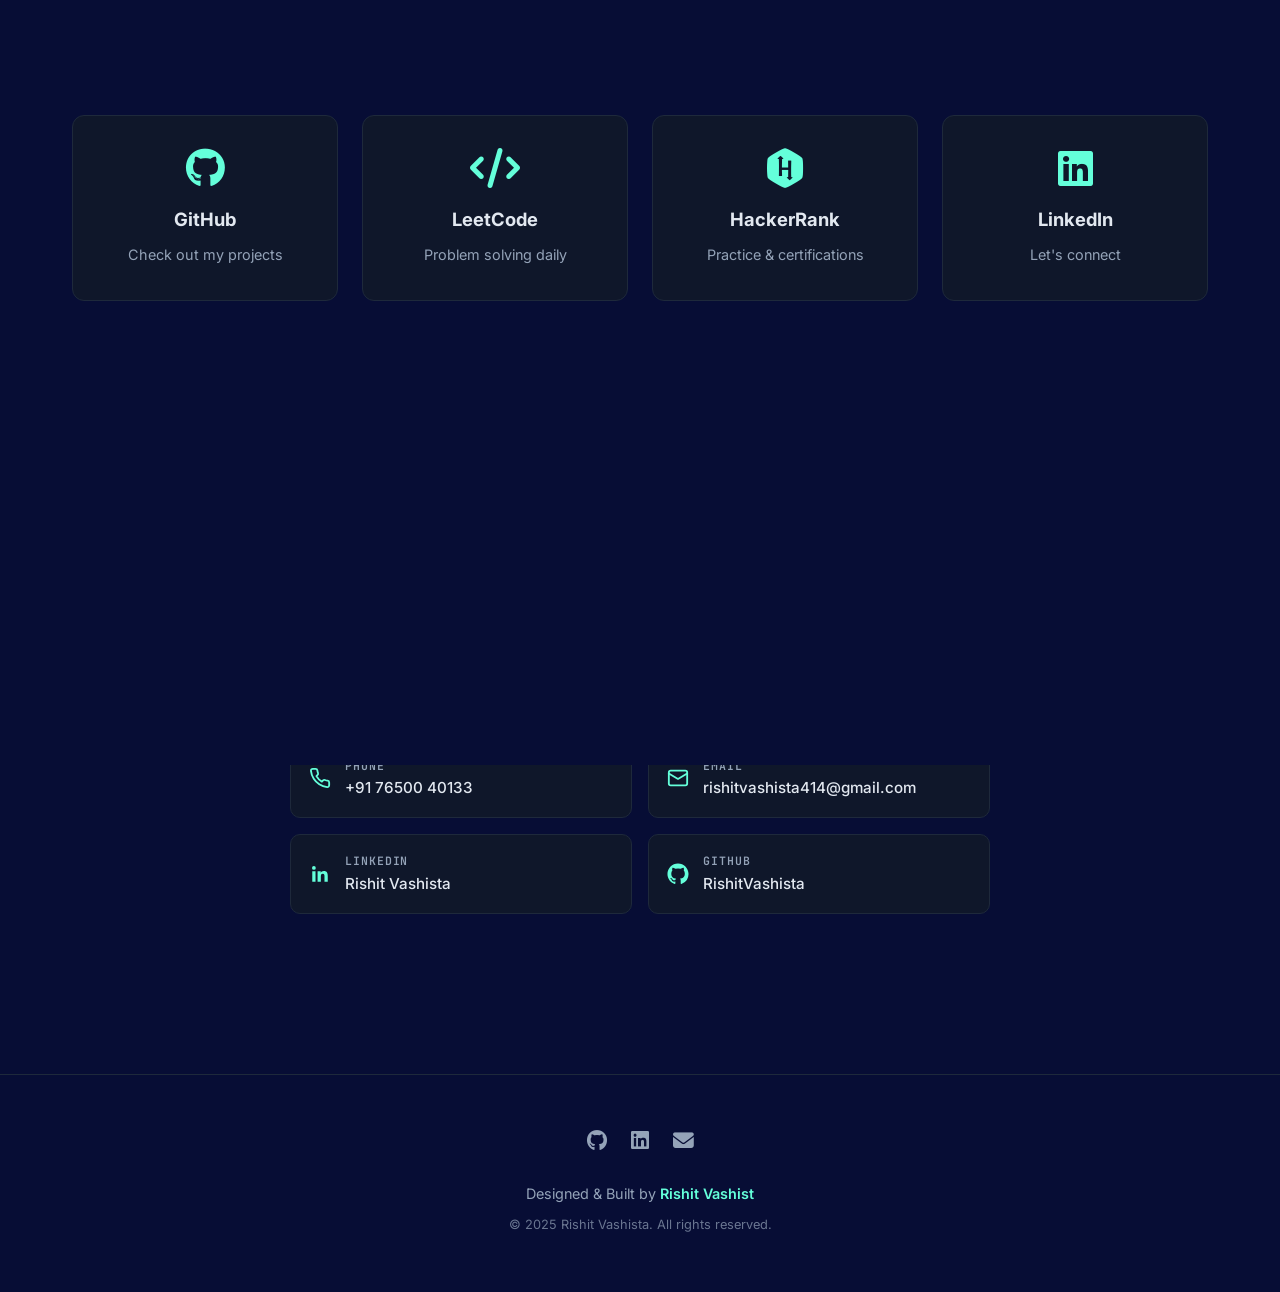
==== commit e90cc144: "Add  updates page" ====
--- a/index.html
+++ b/index.html
@@ -4,22 +4,788 @@
     <meta charset="UTF-8">
     <meta name="viewport" content="width=device-width, initial-scale=1.0">
     <title>Rishit Vashist | Software Developer</title>
-    <link rel="stylesheet" href="style.css">
-    <link href="https://fonts.googleapis.com/css2?family=Inter:wght@300;400;500;600;700;800&family=JetBrains+Mono:wght@400;600&display=swap" rel="stylesheet">
-    <link rel="stylesheet" href="https://cdnjs.cloudflare.com/ajax/libs/font-awesome/6.4.0/css/all.min.css">
+    <link href="https://fonts.googleapis.com/css2?family=Inter:wght@400;500;600;700;800&family=JetBrains+Mono:wght@400;500;700&display=swap" rel="stylesheet">
+    <link rel="stylesheet" href="https://cdnjs.cloudflare.com/ajax/libs/font-awesome/6.5.0/css/all.min.css">
+    <style>
+        /* ===== RESET & BASE ===== */
+        * {
+            margin: 0;
+            padding: 0;
+            box-sizing: border-box;
+        }
+
+        :root {
+            --bg-primary: #070d35;
+            --bg-secondary: #0f172a;
+            --bg-card: #1e293b;
+            --text-primary: #e2e8f0;
+            --text-secondary: #94a3b8;
+            --accent: #64ffda;
+            --accent-dark: #4dd0b8;
+            --border: #1e293b;
+            --code-bg: #0d1117;
+        }
+
+        html { scroll-behavior: smooth; }
+
+        body {
+            font-family: 'Inter', -apple-system, sans-serif;
+            background: var(--bg-primary);
+            color: var(--text-primary);
+            line-height: 1.7;
+            overflow-x: hidden;
+        }
+
+        ::selection {
+            background: var(--accent);
+            color: var(--bg-primary);
+        }
+
+        ::-webkit-scrollbar { width: 10px; }
+        ::-webkit-scrollbar-track { background: var(--bg-primary); }
+        ::-webkit-scrollbar-thumb { background: var(--bg-card); border-radius: 5px; }
+        ::-webkit-scrollbar-thumb:hover { background: var(--accent); }
+
+        /* ===== NAVBAR ===== */
+        .navbar {
+            position: fixed;
+            top: 0;
+            width: 100%;
+            background: rgba(10, 14, 39, 0.9);
+            backdrop-filter: blur(10px);
+            z-index: 1000;
+            padding: 1rem 0;
+            border-bottom: 1px solid transparent;
+            transition: all 0.3s ease;
+        }
+
+        .navbar.scrolled {
+            border-bottom-color: var(--border);
+            box-shadow: 0 10px 30px rgba(0, 0, 0, 0.3);
+        }
+
+        .nav-container {
+            max-width: 1200px;
+            margin: 0 auto;
+            padding: 0 2rem;
+            display: flex;
+            justify-content: space-between;
+            align-items: center;
+        }
+
+        .logo {
+            font-family: 'JetBrains Mono', monospace;
+            font-size: 1.3rem;
+            font-weight: 700;
+            color: var(--accent);
+            text-decoration: none;
+            transition: 0.3s;
+        }
+
+        .logo:hover { text-shadow: 0 0 20px var(--accent); }
+
+        .nav-links {
+            display: flex;
+            gap: 2rem;
+            list-style: none;
+            align-items: center;
+        }
+
+        .nav-links a {
+            color: var(--text-primary);
+            text-decoration: none;
+            font-size: 0.9rem;
+            font-weight: 500;
+            position: relative;
+            transition: 0.3s;
+        }
+
+        .nav-links a::after {
+            content: '';
+            position: absolute;
+            bottom: -5px;
+            left: 0;
+            width: 0;
+            height: 2px;
+            background: var(--accent);
+            transition: width 0.3s;
+        }
+
+        .nav-links a:hover { color: var(--accent); }
+        .nav-links a:hover::after { width: 100%; }
+
+        .hamburger {
+            display: none;
+            flex-direction: column;
+            gap: 5px;
+            cursor: pointer;
+        }
+
+        .hamburger span {
+            width: 25px;
+            height: 2px;
+            background: var(--accent);
+            transition: 0.3s;
+        }
+
+        /* ===== HERO ===== */
+        .hero {
+            min-height: 100vh;
+            display: flex;
+            flex-direction: column;
+            justify-content: center;
+            align-items: flex-start;
+            padding: 0 2rem;
+            max-width: 1200px;
+            margin: 0 auto;
+            position: relative;
+        }
+
+        .hero::before {
+            content: '';
+            position: absolute;
+            top: 20%;
+            right: 5%;
+            width: 400px;
+            height: 400px;
+            background: radial-gradient(circle, rgba(100, 255, 218, 0.15), transparent 70%);
+            border-radius: 50%;
+            filter: blur(60px);
+            z-index: -1;
+            animation: float 8s ease-in-out infinite;
+        }
+
+        @keyframes float {
+            0%, 100% { transform: translateY(0) scale(1); }
+            50% { transform: translateY(-30px) scale(1.05); }
+        }
+
+        .greeting {
+            color: var(--accent);
+            font-family: 'JetBrains Mono', monospace;
+            font-size: 1rem;
+            margin-bottom: 1.5rem;
+            animation: fadeUp 0.6s ease-out;
+        }
+
+        .hero-title {
+            font-size: clamp(2.5rem, 6vw, 5rem);
+            font-weight: 800;
+            line-height: 1.1;
+            margin-bottom: 1rem;
+            background: linear-gradient(135deg, #e2e8f0 0%, #64ffda 100%);
+            -webkit-background-clip: text;
+            -webkit-text-fill-color: transparent;
+            background-clip: text;
+            animation: fadeUp 0.6s ease-out 0.1s both;
+        }
+
+        .hero-subtitle {
+            font-size: clamp(1.3rem, 3vw, 2.2rem);
+            color: var(--text-secondary);
+            font-weight: 500;
+            margin-bottom: 1.5rem;
+            animation: fadeUp 0.6s ease-out 0.2s both;
+        }
+
+        .hero-desc {
+            max-width: 600px;
+            color: var(--text-secondary);
+            font-size: 1.1rem;
+            margin-bottom: 2.5rem;
+            animation: fadeUp 0.6s ease-out 0.3s both;
+        }
+
+        .highlight { color: var(--accent); font-weight: 600; }
+
+        .hero-buttons {
+            display: flex;
+            gap: 1rem;
+            flex-wrap: wrap;
+            margin-bottom: 3rem;
+            animation: fadeUp 0.6s ease-out 0.4s both;
+        }
+
+        .btn {
+            display: inline-flex;
+            align-items: center;
+            gap: 0.6rem;
+            padding: 0.9rem 1.8rem;
+            border-radius: 8px;
+            font-weight: 600;
+            font-size: 0.95rem;
+            text-decoration: none;
+            transition: all 0.3s ease;
+            cursor: pointer;
+            border: 2px solid transparent;
+            font-family: inherit;
+        }
+
+        .btn-primary {
+            background: var(--accent);
+            color: var(--bg-primary);
+        }
+
+        .btn-primary:hover {
+            background: transparent;
+            color: var(--accent);
+            border-color: var(--accent);
+            transform: translateY(-3px);
+            box-shadow: 0 10px 30px rgba(100, 255, 218, 0.3);
+        }
+
+        .btn-outline {
+            background: transparent;
+            color: var(--accent);
+            border: 2px solid var(--accent);
+        }
+
+        .btn-outline:hover {
+            background: var(--accent);
+            color: var(--bg-primary);
+            transform: translateY(-3px);
+            box-shadow: 0 10px 30px rgba(100, 255, 218, 0.3);
+        }
+
+        .big-btn { padding: 1.1rem 2.5rem; font-size: 1.05rem; }
+
+        .social-links {
+            display: flex;
+            gap: 1.5rem;
+            animation: fadeUp 0.6s ease-out 0.5s both;
+        }
+
+        .social-links a {
+            color: var(--text-secondary);
+            font-size: 1.5rem;
+            transition: all 0.3s;
+        }
+
+        .social-links a:hover {
+            color: var(--accent);
+            transform: translateY(-5px);
+        }
+
+        .scroll-indicator {
+            position: absolute;
+            bottom: 2rem;
+            left: 50%;
+            transform: translateX(-50%);
+            display: flex;
+            flex-direction: column;
+            align-items: center;
+            gap: 0.5rem;
+            color: var(--text-secondary);
+            font-size: 0.8rem;
+            letter-spacing: 2px;
+            text-transform: uppercase;
+            animation: bounce 2s infinite;
+        }
+
+        @keyframes bounce {
+            0%, 100% { transform: translateX(-50%) translateY(0); }
+            50% { transform: translateX(-50%) translateY(10px); }
+        }
+
+        @keyframes fadeUp {
+            from { opacity: 0; transform: translateY(30px); }
+            to { opacity: 1; transform: translateY(0); }
+        }
+
+        /* ===== SECTIONS ===== */
+        .section {
+            padding: 6rem 2rem;
+            max-width: 1200px;
+            margin: 0 auto;
+        }
+
+        .section-title {
+            font-size: clamp(1.8rem, 4vw, 2.5rem);
+            font-weight: 700;
+            margin-bottom: 3rem;
+            display: flex;
+            align-items: center;
+            gap: 1rem;
+        }
+
+        .section-title .num {
+            color: var(--accent);
+            font-family: 'JetBrains Mono', monospace;
+            font-size: 0.8em;
+            font-weight: 400;
+        }
+
+        .section-title::after {
+            content: '';
+            flex: 1;
+            height: 1px;
+            background: linear-gradient(to right, var(--border), transparent);
+            margin-left: 1rem;
+        }
+
+        .section-subtitle {
+            color: var(--text-secondary);
+            margin-bottom: 3rem;
+            margin-top: -2rem;
+            font-size: 1.05rem;
+        }
+
+        /* ===== ABOUT ===== */
+        .about-grid {
+            display: grid;
+            grid-template-columns: 1fr 1fr;
+            gap: 4rem;
+            align-items: center;
+        }
+
+        .about-text p {
+            color: var(--text-secondary);
+            margin-bottom: 1.2rem;
+            font-size: 1.05rem;
+        }
+
+        .about-text strong { color: var(--accent); font-weight: 600; }
+
+        .about-stats {
+            display: grid;
+            grid-template-columns: repeat(3, 1fr);
+            gap: 1.5rem;
+            margin-top: 2.5rem;
+            padding-top: 2rem;
+            border-top: 1px solid var(--border);
+        }
+
+        .stat h3 {
+            font-size: 2rem;
+            color: var(--accent);
+            font-weight: 700;
+            font-family: 'JetBrains Mono', monospace;
+        }
+
+        .stat p {
+            font-size: 0.85rem;
+            color: var(--text-secondary);
+            margin-top: 0.3rem;
+        }
+
+        /* Code Block */
+        .image-wrapper { perspective: 1000px; }
+
+        .code-block {
+            background: var(--code-bg);
+            border-radius: 12px;
+            overflow: hidden;
+            box-shadow: 0 20px 60px rgba(0, 0, 0, 0.5);
+            border: 1px solid var(--border);
+            transition: transform 0.4s ease;
+        }
+
+        .code-block:hover { transform: rotateY(-3deg) rotateX(3deg); }
+
+        .code-header {
+            background: #161b22;
+            padding: 0.8rem 1rem;
+            display: flex;
+            align-items: center;
+            gap: 0.5rem;
+            border-bottom: 1px solid var(--border);
+        }
+
+        .dot {
+            width: 12px;
+            height: 12px;
+            border-radius: 50%;
+        }
+
+        .dot.red { background: #ff5f56; }
+        .dot.yellow { background: #ffbd2e; }
+        .dot.green { background: #27c93f; }
+
+        .code-title {
+            margin-left: auto;
+            font-family: 'JetBrains Mono', monospace;
+            font-size: 0.8rem;
+            color: var(--text-secondary);
+        }
+
+        .code-block pre {
+            padding: 1.5rem;
+            overflow-x: auto;
+            font-family: 'JetBrains Mono', monospace;
+            font-size: 0.85rem;
+            line-height: 1.7;
+        }
+
+        .kw { color: #ff7b72; }
+        .cls { color: #ffa657; }
+        .type { color: #79c0ff; }
+        .str { color: #a5d6ff; }
+        .fn { color: #d2a8ff; }
+        .cmt { color: #8b949e; font-style: italic; }
+
+        /* ===== SKILLS ===== */
+        .skills-container {
+            display: grid;
+            grid-template-columns: repeat(auto-fit, minmax(280px, 1fr));
+            gap: 2rem;
+        }
+
+        .skill-category {
+            background: var(--bg-secondary);
+            padding: 2rem;
+            border-radius: 12px;
+            border: 1px solid var(--border);
+            transition: all 0.3s ease;
+        }
+
+        .skill-category:hover {
+            transform: translateY(-5px);
+            border-color: var(--accent);
+            box-shadow: 0 20px 40px rgba(100, 255, 218, 0.1);
+        }
+
+        .skill-category h3 {
+            font-size: 1.15rem;
+            margin-bottom: 1.5rem;
+            display: flex;
+            align-items: center;
+            gap: 0.7rem;
+            color: var(--text-primary);
+        }
+
+        .skill-category h3 i {
+            color: var(--accent);
+            font-size: 1.2rem;
+        }
+
+        .skill-tags {
+            display: flex;
+            flex-wrap: wrap;
+            gap: 0.6rem;
+        }
+
+        .tag {
+            background: rgba(100, 255, 218, 0.1);
+            color: var(--accent);
+            padding: 0.4rem 1rem;
+            border-radius: 20px;
+            font-size: 0.85rem;
+            font-weight: 500;
+            border: 1px solid rgba(100, 255, 218, 0.2);
+            transition: 0.3s;
+        }
+
+        .tag:hover {
+            background: var(--accent);
+            color: var(--bg-primary);
+            transform: translateY(-2px);
+        }
+
+        /* ===== PROJECTS ===== */
+        .projects-grid {
+            display: grid;
+            grid-template-columns: repeat(auto-fit, minmax(320px, 1fr));
+            gap: 1.5rem;
+        }
+
+        .project-card {
+            background: var(--bg-secondary);
+            padding: 2rem;
+            border-radius: 12px;
+            border: 1px solid var(--border);
+            transition: all 0.4s ease;
+            display: flex;
+            flex-direction: column;
+            position: relative;
+            overflow: hidden;
+            text-decoration: none;
+            color: inherit;
+        }
+
+        .project-card::before {
+            content: '';
+            position: absolute;
+            top: 0;
+            left: 0;
+            width: 100%;
+            height: 3px;
+            background: linear-gradient(90deg, var(--accent), transparent);
+            transform: scaleX(0);
+            transform-origin: left;
+            transition: transform 0.4s ease;
+        }
+
+        .project-card:hover::before { transform: scaleX(1); }
+
+        .project-card:hover {
+            transform: translateY(-8px);
+            border-color: var(--accent);
+            box-shadow: 0 25px 50px rgba(0, 0, 0, 0.4);
+        }
+
+        .project-header {
+            display: flex;
+            justify-content: space-between;
+            align-items: center;
+            margin-bottom: 1.5rem;
+        }
+
+        .folder-icon {
+            font-size: 2.5rem;
+            color: var(--accent);
+        }
+
+        .project-links {
+            display: flex;
+            gap: 1rem;
+        }
+
+        .project-links span {
+            color: var(--text-secondary);
+            font-size: 1.2rem;
+            transition: 0.3s;
+        }
+
+        .project-card:hover .project-links span {
+            color: var(--accent);
+            transform: translateY(-3px);
+        }
+
+        .project-title {
+            font-size: 1.35rem;
+            margin-bottom: 0.8rem;
+            color: var(--text-primary);
+        }
+
+        .project-desc {
+            color: var(--text-secondary);
+            font-size: 0.95rem;
+            flex-grow: 1;
+            margin-bottom: 1.5rem;
+        }
+
+        .project-tech {
+            display: flex;
+            flex-wrap: wrap;
+            gap: 0.8rem;
+            font-family: 'JetBrains Mono', monospace;
+            font-size: 0.8rem;
+            color: var(--accent);
+        }
+
+        .view-more {
+            text-align: center;
+            margin-top: 3rem;
+        }
+
+        /* ===== CODING PROFILES ===== */
+        .coding-section { padding-top: 2rem; }
+
+        .profiles-grid {
+            display: grid;
+            grid-template-columns: repeat(auto-fit, minmax(200px, 1fr));
+            gap: 1.5rem;
+        }
+
+        .profile-card {
+            background: var(--bg-secondary);
+            padding: 2rem;
+            border-radius: 12px;
+            border: 1px solid var(--border);
+            text-align: center;
+            text-decoration: none;
+            color: var(--text-primary);
+            transition: all 0.3s ease;
+        }
+
+        .profile-card:hover {
+            transform: translateY(-8px);
+            border-color: var(--accent);
+            box-shadow: 0 20px 40px rgba(100, 255, 218, 0.15);
+        }
+
+        .profile-card i {
+            font-size: 2.5rem;
+            color: var(--accent);
+            margin-bottom: 1rem;
+            display: block;
+        }
+
+        .profile-card h3 {
+            margin-bottom: 0.5rem;
+            font-size: 1.15rem;
+        }
+
+        .profile-card p {
+            color: var(--text-secondary);
+            font-size: 0.9rem;
+        }
+
+        /* ===== CONTACT ===== */
+        .contact-content {
+            text-align: center;
+            max-width: 700px;
+            margin: 0 auto;
+        }
+
+        .contact-text {
+            color: var(--text-secondary);
+            font-size: 1.1rem;
+            margin-bottom: 2.5rem;
+        }
+
+        .contact-text strong { color: var(--accent); }
+
+        .contact-grid {
+            display: grid;
+            grid-template-columns: repeat(auto-fit, minmax(240px, 1fr));
+            gap: 1rem;
+            margin-top: 1rem;
+            text-align: left;
+        }
+
+        .contact-card {
+            display: flex;
+            align-items: center;
+            gap: 0.9rem;
+            padding: 1rem 1.1rem;
+            border: 1px solid var(--border);
+            border-radius: 10px;
+            text-decoration: none;
+            color: inherit;
+            background: var(--bg-secondary);
+            transition: all 0.3s ease;
+        }
+
+        .contact-card:hover {
+            border-color: var(--accent);
+            transform: translateY(-3px);
+            box-shadow: 0 10px 25px rgba(100, 255, 218, 0.1);
+        }
+
+        .contact-card svg {
+            width: 22px;
+            height: 22px;
+            flex-shrink: 0;
+            color: var(--accent);
+        }
+
+        .contact-card .info {
+            display: flex;
+            flex-direction: column;
+            min-width: 0;
+        }
+
+        .contact-card .label {
+            font-size: 0.72rem;
+            text-transform: uppercase;
+            letter-spacing: 0.08em;
+            color: var(--text-secondary);
+            font-weight: 600;
+            font-family: 'JetBrains Mono', monospace;
+        }
+
+        .contact-card .value {
+            font-size: 0.95rem;
+            font-weight: 500;
+            color: var(--text-primary);
+            white-space: nowrap;
+            overflow: hidden;
+            text-overflow: ellipsis;
+        }
+
+        /* ===== FOOTER ===== */
+        .footer {
+            padding: 3rem 2rem;
+            text-align: center;
+            border-top: 1px solid var(--border);
+            margin-top: 4rem;
+        }
+
+        .footer-social {
+            display: flex;
+            justify-content: center;
+            gap: 1.5rem;
+            margin-bottom: 1.5rem;
+        }
+
+        .footer-social a {
+            color: var(--text-secondary);
+            font-size: 1.3rem;
+            transition: 0.3s;
+        }
+
+        .footer-social a:hover {
+            color: var(--accent);
+            transform: translateY(-3px);
+        }
+
+        .footer p {
+            color: var(--text-secondary);
+            font-size: 0.9rem;
+            margin-bottom: 0.5rem;
+        }
+
+        .footer .copyright {
+            font-size: 0.8rem;
+            opacity: 0.7;
+        }
+
+        /* ===== RESPONSIVE ===== */
+        @media (max-width: 900px) {
+            .about-grid { grid-template-columns: 1fr; gap: 2rem; }
+            .code-block pre { font-size: 0.75rem; }
+        }
+
+        @media (max-width: 768px) {
+            .nav-links {
+                position: fixed;
+                top: 0;
+                right: -100%;
+                height: 100vh;
+                width: 70%;
+                background: var(--bg-secondary);
+                flex-direction: column;
+                justify-content: center;
+                align-items: center;
+                transition: right 0.4s ease;
+                box-shadow: -10px 0 30px rgba(0, 0, 0, 0.5);
+            }
+
+            .nav-links.active { right: 0; }
+
+            .hamburger { display: flex; z-index: 1001; }
+
+            .hamburger.active span:nth-child(1) { transform: rotate(45deg) translate(5px, 5px); }
+            .hamburger.active span:nth-child(2) { opacity: 0; }
+            .hamburger.active span:nth-child(3) { transform: rotate(-45deg) translate(7px, -6px); }
+
+            .hero { padding: 0 1.5rem; }
+            .section { padding: 4rem 1.5rem; }
+
+            .about-stats { grid-template-columns: 1fr; gap: 1rem; }
+        }
+
+        @media (max-width: 480px) {
+            .hero-buttons { flex-direction: column; width: 100%; }
+            .btn { justify-content: center; width: 100%; }
+            .projects-grid { grid-template-columns: 1fr; }
+        }
+    </style>
 </head>
 <body>
 
     <!-- Navbar -->
     <nav class="navbar">
         <div class="nav-container">
-            <a href="#home" class="logo">&lt;Rishit /&gt;</a>
+            <a href="#home" class="logo">Rishit</a>
             <ul class="nav-links">
                 <li><a href="#home">Home</a></li>
                 <li><a href="#about">About</a></li>
                 <li><a href="#skills">Skills</a></li>
                 <li><a href="#projects">Projects</a></li>
                 <li><a href="#contact">Contact</a></li>
+                <li><a href="updates.html">Updates</a></li>
             </ul>
             <div class="hamburger">
                 <span></span><span></span><span></span>
@@ -30,22 +796,22 @@
     <!-- Hero Section -->
     <section id="home" class="hero">
         <div class="hero-content">
-            <p class="greeting">👋 Hello, I'm</p>
+            <p class="greeting">👋 Hello, I'm Rishit Vashista</p>
             <h1 class="hero-title">Rishit Vashist</h1>
-            <h2 class="hero-subtitle">I build things for the web & solve problems with code.</h2>
+            <h2 class="hero-subtitle">I build things to solve problems with code.</h2>
             <p class="hero-desc">
-                B.Tech CSE (AI) student passionate about <span class="highlight">Software Development</span>, 
+                B.Tech CSE (AI) student passionate about <span class="highlight">Software Development</span>,
                 <span class="highlight">DSA</span>, and building real-world projects.
             </p>
             <div class="hero-buttons">
                 <a href="#projects" class="btn btn-primary">View My Work <i class="fas fa-arrow-right"></i></a>
-                <a href="https://github.com/RishitVashista" target="_blank" class="btn btn-outline">
+                <a href="https://github.com/RishitVashista" target="_blank" rel="noopener" class="btn btn-outline">
                     <i class="fab fa-github"></i> GitHub
                 </a>
             </div>
             <div class="social-links">
-                <a href="https://github.com/RishitVashista" target="_blank" title="GitHub"><i class="fab fa-github"></i></a>
-                <a href="https://www.linkedin.com/in/rishit-vashist-704410383" target="_blank" title="LinkedIn"><i class="fab fa-linkedin"></i></a>
+                <a href="https://github.com/RishitVashista" target="_blank" rel="noopener" title="GitHub"><i class="fab fa-github"></i></a>
+                <a href="https://www.linkedin.com/in/rishit-vashist-704410383" target="_blank" rel="noopener" title="LinkedIn"><i class="fab fa-linkedin"></i></a>
                 <a href="mailto:rishitvashist414@gmail.com" title="Email"><i class="fas fa-envelope"></i></a>
             </div>
         </div>
@@ -62,16 +828,16 @@
             <div class="about-grid">
                 <div class="about-text">
                     <p>
-                        I'm a <strong>B.Tech CSE (AI) student</strong> who loves turning ideas into working code. 
+                        I'm a <strong>B.Tech CSE (AI) student</strong> who loves turning ideas into working code.
                         My journey started with curiosity about how things work — now I'm building them.
                     </p>
                     <p>
-                        I'm currently <strong>mastering Data Structures & Algorithms in C++</strong>, 
-                        solving problems daily on LeetCode and GeeksforGeeks. Alongside, I'm exploring 
+                        I'm currently <strong>mastering Data Structures & Algorithms in C++</strong>,
+                        solving problems daily on LeetCode and GeeksforGeeks. Alongside, I'm exploring
                         <strong>web development</strong> to build projects that actually help people.
                     </p>
                     <p>
-                        My goal? Become a <strong>Software Development Engineer (SDE)</strong> at a product-based company 
+                        My goal? Become a <strong>Software Development Engineer (SDE)</strong> at a product-based company
                         and build scalable, impactful software.
                     </p>
                     <div class="about-stats">
@@ -106,7 +872,7 @@
     <span class="str">"C++"</span>, <span class="str">"DSA"</span>, <span class="str">"Python"</span>,
     <span class="str">"HTML"</span>, <span class="str">"CSS"</span>, <span class="str">"JS"</span>
   };
-  
+
   <span class="type">void</span> <span class="fn">goal</span>() {
     <span class="cmt">// Build. Learn. Repeat.</span>
     build(<span class="str">"impactful projects"</span>);
@@ -168,72 +934,61 @@
     <section id="projects" class="section">
         <div class="container">
             <h2 class="section-title"><span class="num">03.</span> Projects</h2>
-            <p class="section-subtitle">Some things I've built and worked on</p>
-            
+            <p class="section-subtitle">Some things I've built and worked on — click any card to open the live app</p>
+
             <div class="projects-grid">
-                
-                <!-- Project 1 -->
-                <div class="project-card featured">
+
+                <!-- Project 1 — AI-Based Reporting -->
+                <a href="https://rishitvashista.github.io/AI-BASED-REPORTING/"
+                   target="_blank" rel="noopener"
+                   class="project-card">
                     <div class="project-header">
                         <i class="fas fa-folder-open folder-icon"></i>
                         <div class="project-links">
-                            <a href="https://github.com/RishitVashista/DSA-in-CPP" target="_blank" title="GitHub"><i class="fab fa-github"></i></a>
+                            <span title="Open live demo"><i class="fas fa-external-link-alt"></i></span>
                         </div>
                     </div>
-                    <h3 class="project-title">DSA Solutions in C++</h3>
+                    <h3 class="project-title">AI-Based Reporting</h3>
                     <p class="project-desc">
-                        A curated collection of Data Structures & Algorithms solutions from LeetCode, 
-                        GeeksforGeeks, and CodeStudio — organized topic-wise for easy reference and revision.
+                        An AI-powered reporting application that generates structured reports from raw input data.
+                        Click to open the live deployed version.
                     </p>
                     <div class="project-tech">
-                        <span>C++</span>
-                        <span>STL</span>
-                        <span>DSA</span>
+                        <span>HTML</span>
+                        <span>CSS</span>
+                        <span>JavaScript</span>
+                        <span>AI</span>
                     </div>
-                </div>
-
-                <!-- Project 2 -->
-                <div class="project-card featured">
+                </a>
+
+                <!-- Project 2 — H250 Assignment Tracker -->
+                <a href="https://rishitvashista.github.io/H250assinment-tracker/"
+                   target="_blank" rel="noopener"
+                   class="project-card">
                     <div class="project-header">
                         <i class="fas fa-folder-open folder-icon"></i>
                         <div class="project-links">
-                            <a href="https://RishitVashista.github.io/portfolio" target="_blank" title="Live Demo"><i class="fas fa-external-link-alt"></i></a>
-                            <a href="https://github.com/RishitVashista/portfolio" target="_blank" title="GitHub"><i class="fab fa-github"></i></a>
+                            <span title="Open live demo"><i class="fas fa-external-link-alt"></i></span>
                         </div>
                     </div>
-                    <h3 class="project-title">Portfolio Website</h3>
+                    <h3 class="project-title">H250 Assignment Tracker</h3>
                     <p class="project-desc">
-                        A modern, responsive personal portfolio built from scratch with pure HTML, CSS, 
-                        and JavaScript. Features smooth animations and a clean developer-focused design.
+                        A clean assignment tracker to manage, check off, and stay on top of H250 assignments.
+                        Click to open the live deployed version.
                     </p>
                     <div class="project-tech">
-                        <span>HTML5</span>
-                        <span>CSS3</span>
+                        <span>HTML</span>
+                        <span>CSS</span>
                         <span>JavaScript</span>
                     </div>
-                </div>
-
-                <!-- Project 3 -->
-                <div class="project-card">
-                    <div class="project-header">
-                        <i class="fas fa-folder-open folder-icon"></i>
-                        <div class="project-links">
-                            <a href="https://github.com/RishitVashista" target="_blank" title="GitHub"><i class="fab fa-github"></i></a>
-                        </div>
-                    </div>
-                    <h3 class="project-title">Coming Soon...</h3>
-                    <p class="project-desc">
-                        Currently working on new projects. Stay tuned for more cool stuff!
-                    </p>
-                    <div class="project-tech">
-                        <span>🚧 In Progress</span>
-                    </div>
-                </div>
+                </a>
 
             </div>
 
             <div class="view-more">
-                <a href="https://github.com/RishitVashista?tab=repositories" target="_blank" class="btn btn-outline">
+                <a href="https://github.com/RishitVashista?tab=repositories"
+                   target="_blank" rel="noopener"
+                   class="btn btn-outline">
                     View All on GitHub <i class="fas fa-arrow-right"></i>
                 </a>
             </div>
@@ -241,46 +996,92 @@
     </section>
 
     <!-- Coding Profiles Section -->
-    <section class="section coding-section">
-        <div class="container">
-            <h2 class="section-title"><span class="num">04.</span> Coding Profiles</h2>
-            <div class="profiles-grid">
-                <a href="https://github.com/RishitVashista" target="_blank" class="profile-card">
-                    <i class="fab fa-github"></i>
-                    <h3>GitHub</h3>
-                    <p>Check out my projects</p>
-                </a>
-                <a href="https://leetcode.com/" target="_blank" class="profile-card">
-                    <i class="fas fa-code"></i>
-                    <h3>LeetCode</h3>
-                    <p>Problem solving daily</p>
-                </a>
-                <a href="https://www.linkedin.com/in/rishit-vashist-704410383" target="_blank" class="profile-card">
-                    <i class="fab fa-linkedin"></i>
-                    <h3>LinkedIn</h3>
-                    <p>Let's connect</p>
-                </a>
-            </div>
+     <!-- Coding Profiles Section -->
+<section class="section coding-section">
+    <div class="container">
+        <h2 class="section-title"><span class="num">04.</span> Coding Profiles</h2>
+        <div class="profiles-grid">
+            <a href="https://github.com/RishitVashista" target="_blank" rel="noopener" class="profile-card">
+                <i class="fab fa-github"></i>
+                <h3>GitHub</h3>
+                <p>Check out my projects</p>
+            </a>
+            <a href="https://leetcode.com/" target="_blank" rel="noopener" class="profile-card">
+                <i class="fas fa-code"></i>
+                <h3>LeetCode</h3>
+                <p>Problem solving daily</p>
+            </a>
+            <a href="https://www.hackerrank.com/profile/rishitvashist414" target="_blank" rel="noopener" class="profile-card">
+                <i class="fab fa-hackerrank"></i>
+                <h3>HackerRank</h3>
+                <p>Practice &amp; certifications</p>
+            </a>
+            <a href="https://www.linkedin.com/in/rishit-vashist-704410383" target="_blank" rel="noopener" class="profile-card">
+                <i class="fab fa-linkedin"></i>
+                <h3>LinkedIn</h3>
+                <p>Let's connect</p>
+            </a>
         </div>
-    </section>
-
+    </div>
+</section>
     <!-- Contact Section -->
     <section id="contact" class="section">
         <div class="container">
             <h2 class="section-title"><span class="num">05.</span> Get In Touch</h2>
             <div class="contact-content">
                 <p class="contact-text">
-                    I'm currently looking for <strong>internship opportunities</strong> and open to 
-                    collaborating on interesting projects. Whether you have a question or just want 
+                    I'm currently looking for <strong>internship opportunities</strong> and open to
+                    collaborating on interesting projects. Whether you have a question or just want
                     to say hi — my inbox is always open!
                 </p>
-                <a href="mailto:rishitvashist414@gmail.com" class="btn btn-primary big-btn">
-                    <i class="fas fa-paper-plane"></i> Say Hello
-                </a>
-                <div class="contact-info">
-                    <p><i class="fas fa-envelope"></i> rishitvashist414@gmail.com</p>
-                    <p><i class="fas fa-phone"></i> +91 7650040133</p>
-                    <p><i class="fas fa-map-marker-alt"></i> India</p>
+
+                <div class="contact-grid">
+
+                    <!-- Phone -->
+                    <a class="contact-card" href="tel:+917650040133">
+                        <svg viewBox="0 0 24 24" fill="none" stroke="currentColor" stroke-width="2" stroke-linecap="round" stroke-linejoin="round">
+                            <path d="M22 16.92v3a2 2 0 0 1-2.18 2 19.79 19.79 0 0 1-8.63-3.07 19.5 19.5 0 0 1-6-6 19.79 19.79 0 0 1-3.07-8.67A2 2 0 0 1 4.11 2h3a2 2 0 0 1 2 1.72c.13.96.37 1.9.72 2.81a2 2 0 0 1-.45 2.11L8.09 9.91a16 16 0 0 0 6 6l1.27-1.27a2 2 0 0 1 2.11-.45c.91.35 1.85.59 2.81.72A2 2 0 0 1 22 16.92z"/>
+                        </svg>
+                        <span class="info">
+                            <span class="label">Phone</span>
+                            <span class="value">+91 76500 40133</span>
+                        </span>
+                    </a>
+
+                    <!-- Email -->
+                    <a class="contact-card" href="mailto:rishitvashista414@gmail.com">
+                        <svg viewBox="0 0 24 24" fill="none" stroke="currentColor" stroke-width="2" stroke-linecap="round" stroke-linejoin="round">
+                            <rect x="2" y="4" width="20" height="16" rx="2"/>
+                            <path d="m22 7-10 6L2 7"/>
+                        </svg>
+                        <span class="info">
+                            <span class="label">Email</span>
+                            <span class="value">rishitvashista414@gmail.com</span>
+                        </span>
+                    </a>
+
+                    <!-- LinkedIn -->
+                    <a class="contact-card" href="https://linkedin.com/in/rishit-vashist-704410383" target="_blank" rel="noopener">
+                        <svg viewBox="0 0 24 24" fill="currentColor">
+                            <path d="M20.45 20.45h-3.55v-5.57c0-1.33-.02-3.04-1.85-3.04-1.85 0-2.13 1.45-2.13 2.94v5.67H9.36V9h3.41v1.56h.05c.48-.9 1.64-1.85 3.37-1.85 3.6 0 4.27 2.37 4.27 5.45v6.29zM5.34 7.43a2.06 2.06 0 1 1 0-4.12 2.06 2.06 0 0 1 0 4.12zM7.12 20.45H3.56V9h3.56v11.45z"/>
+                        </svg>
+                        <span class="info">
+                            <span class="label">LinkedIn</span>
+                            <span class="value">Rishit Vashista</span>
+                        </span>
+                    </a>
+
+                    <!-- GitHub -->
+                    <a class="contact-card" href="https://github.com/RishitVashista" target="_blank" rel="noopener">
+                        <svg viewBox="0 0 24 24" fill="currentColor">
+                            <path d="M12 .5C5.65.5.5 5.65.5 12c0 5.08 3.29 9.39 7.86 10.91.58.11.79-.25.79-.56v-2.17c-3.2.7-3.87-1.37-3.87-1.37-.52-1.33-1.28-1.69-1.28-1.69-1.05-.71.08-.7.08-.7 1.16.08 1.77 1.19 1.77 1.19 1.03 1.77 2.7 1.26 3.36.96.1-.75.4-1.26.73-1.55-2.56-.29-5.25-1.28-5.25-5.7 0-1.26.45-2.29 1.19-3.1-.12-.29-.52-1.46.11-3.05 0 0 .97-.31 3.18 1.18a11.1 11.1 0 0 1 5.79 0c2.21-1.49 3.18-1.18 3.18-1.18.63 1.59.23 2.76.11 3.05.74.81 1.19 1.84 1.19 3.1 0 4.43-2.7 5.4-5.27 5.69.41.35.78 1.05.78 2.12v3.14c0 .31.21.68.8.56A11.5 11.5 0 0 0 23.5 12C23.5 5.65 18.35.5 12 .5z"/>
+                        </svg>
+                        <span class="info">
+                            <span class="label">GitHub</span>
+                            <span class="value">RishitVashista</span>
+                        </span>
+                    </a>
+
                 </div>
             </div>
         </div>
@@ -288,17 +1089,79 @@
 
     <!-- Footer -->
     <footer class="footer">
-        <div class="footer-content">
-            <div class="footer-social">
-                <a href="https://github.com/RishitVashista" target="_blank"><i class="fab fa-github"></i></a>
-                <a href="https://www.linkedin.com/in/rishit-vashist-704410383" target="_blank"><i class="fab fa-linkedin"></i></a>
-                <a href="mailto:rishitvashist414@gmail.com"><i class="fas fa-envelope"></i></a>
-            </div>
-            <p>Designed & Built by <span class="highlight">Rishit Vashist</span></p>
-            <p class="copyright">© 2025 Rishit Vashist. All rights reserved.</p>
+        <div class="footer-social">
+            <a href="https://github.com/RishitVashista" target="_blank" rel="noopener" title="GitHub"><i class="fab fa-github"></i></a>
+            <a href="https://www.linkedin.com/in/rishit-vashist-704410383" target="_blank" rel="noopener" title="LinkedIn"><i class="fab fa-linkedin"></i></a>
+            <a href="mailto:rishitvashista414@gmail.com" title="Email"><i class="fas fa-envelope"></i></a>
         </div>
+        <p>Designed & Built by <span class="highlight">Rishit Vashist</span></p>
+        <p class="copyright">© 2025 Rishit Vashista. All rights reserved.</p>
     </footer>
 
-    <script src="script.js"></script>
+    <script>
+        // ===== Mobile Menu Toggle =====
+        const hamburger = document.querySelector('.hamburger');
+        const navLinks = document.querySelector('.nav-links');
+
+        hamburger.addEventListener('click', () => {
+            hamburger.classList.toggle('active');
+            navLinks.classList.toggle('active');
+        });
+
+        // Close menu on link click
+        document.querySelectorAll('.nav-links a').forEach(link => {
+            link.addEventListener('click', () => {
+                hamburger.classList.remove('active');
+                navLinks.classList.remove('active');
+            });
+        });
+
+        // ===== Navbar Scroll Effect =====
+        window.addEventListener('scroll', () => {
+            const navbar = document.querySelector('.navbar');
+            if (window.scrollY > 50) {
+                navbar.classList.add('scrolled');
+            } else {
+                navbar.classList.remove('scrolled');
+            }
+        });
+
+        // ===== Smooth Scroll for Nav Links =====
+        document.querySelectorAll('a[href^="#"]').forEach(anchor => {
+            anchor.addEventListener('click', function(e) {
+                e.preventDefault();
+                const target = document.querySelector(this.getAttribute('href'));
+                if (target) {
+                    const offset = 80;
+                    const targetPos = target.getBoundingClientRect().top + window.scrollY - offset;
+                    window.scrollTo({ top: targetPos, behavior: 'smooth' });
+                }
+            });
+        });
+
+        // ===== Fade-in Animation on Scroll =====
+        const observerOptions = {
+            threshold: 0.1,
+            rootMargin: '0px 0px -50px 0px'
+        };
+
+        const observer = new IntersectionObserver((entries) => {
+            entries.forEach(entry => {
+                if (entry.isIntersecting) {
+                    entry.target.style.opacity = '1';
+                    entry.target.style.transform = 'translateY(0)';
+                }
+            });
+        }, observerOptions);
+
+        document.querySelectorAll('.section, .project-card, .skill-category, .profile-card, .stat').forEach(el => {
+            el.style.opacity = '0';
+            el.style.transform = 'translateY(30px)';
+            el.style.transition = 'opacity 0.6s ease, transform 0.6s ease';
+            observer.observe(el);
+        });
+
+        console.log("Portfolio loaded ✅ — Built by Rishit Vashist");
+    </script>
 </body>
 </html>
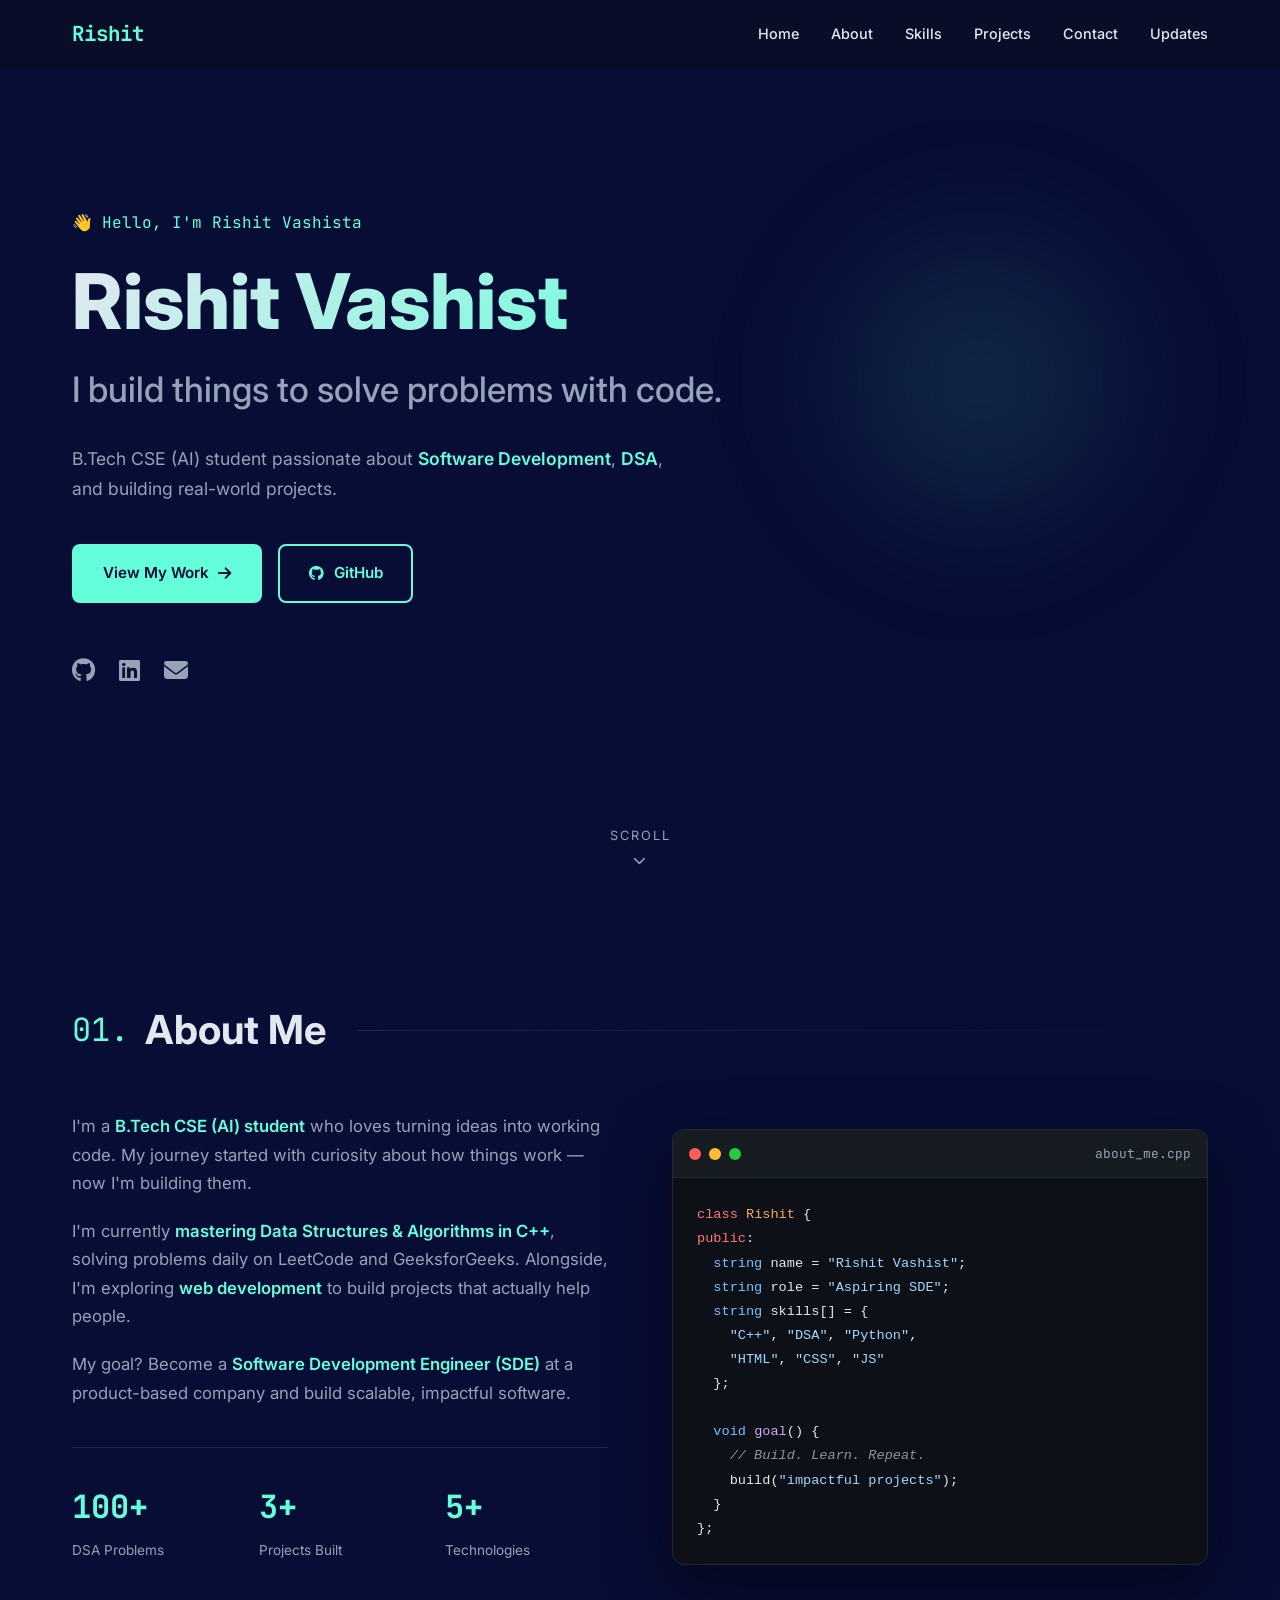
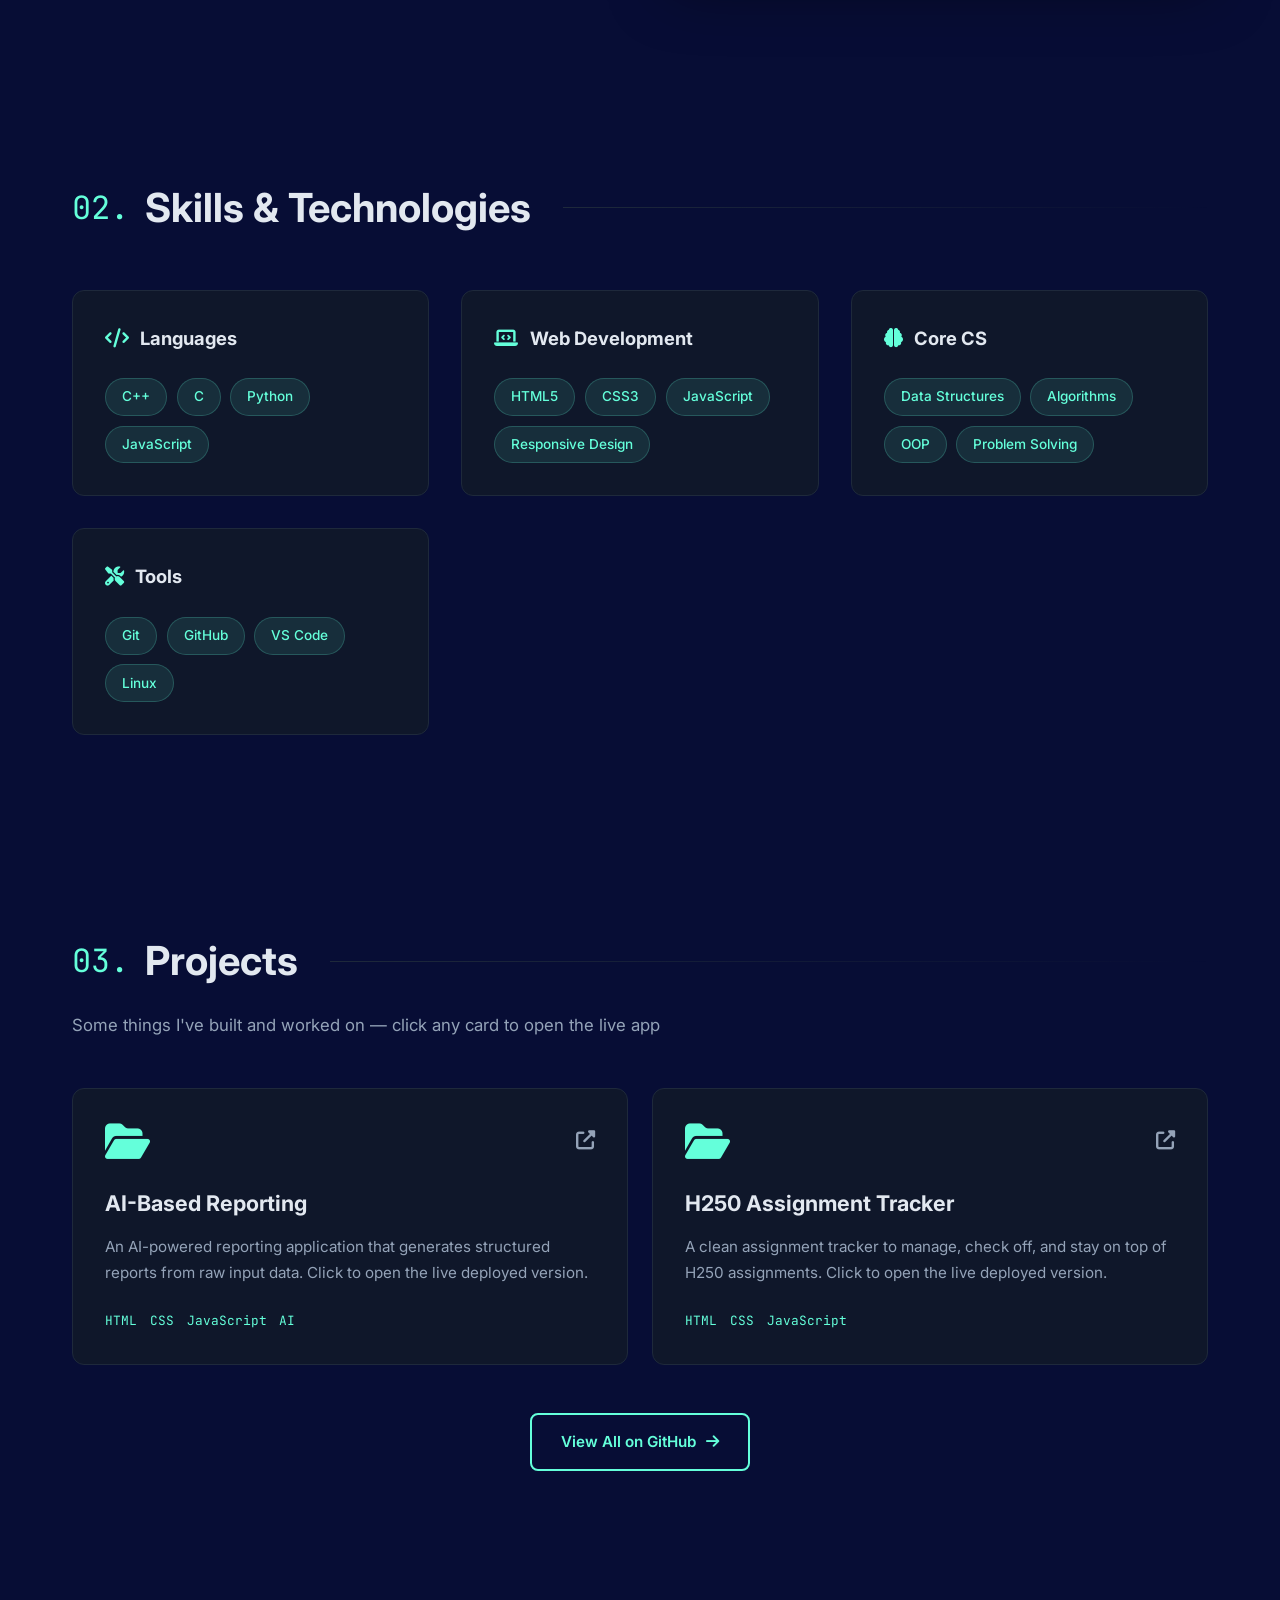
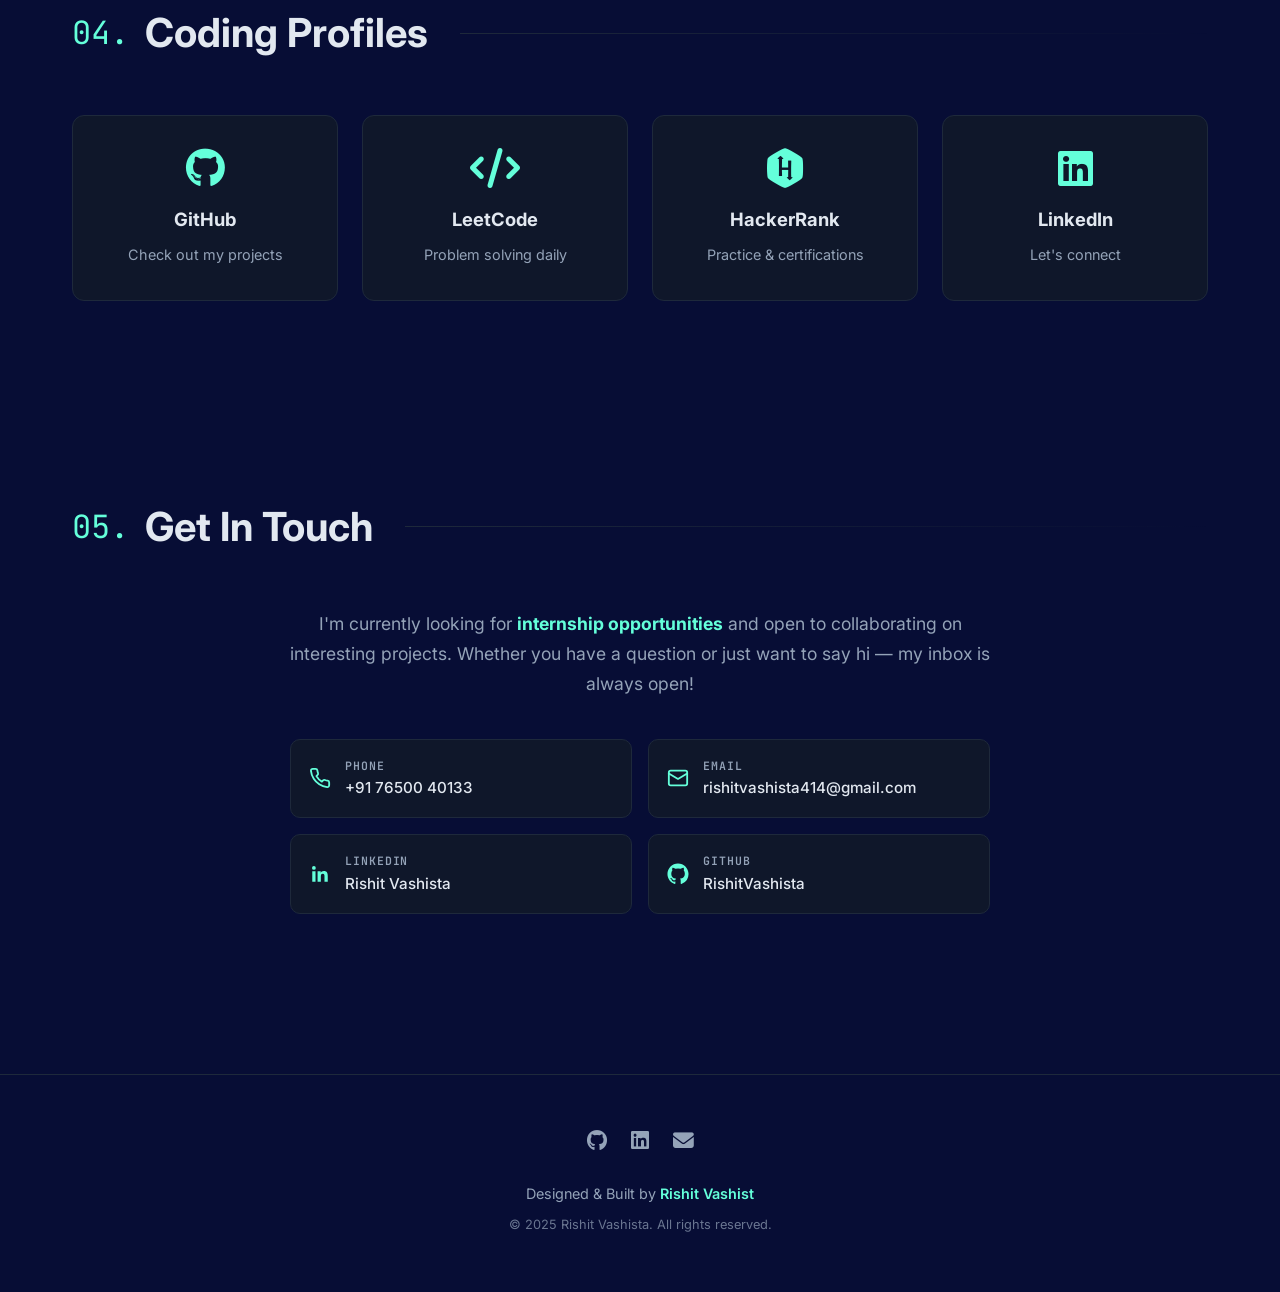
==== commit 39422d23: "UDPATE" ====
--- a/index.html
+++ b/index.html
@@ -785,7 +785,7 @@
                 <li><a href="#skills">Skills</a></li>
                 <li><a href="#projects">Projects</a></li>
                 <li><a href="#contact">Contact</a></li>
-                <li><a href="updates.html">Updates</a></li>
+                <li><a href="updates-old.html">Updates</a></li>
             </ul>
             <div class="hamburger">
                 <span></span><span></span><span></span>
